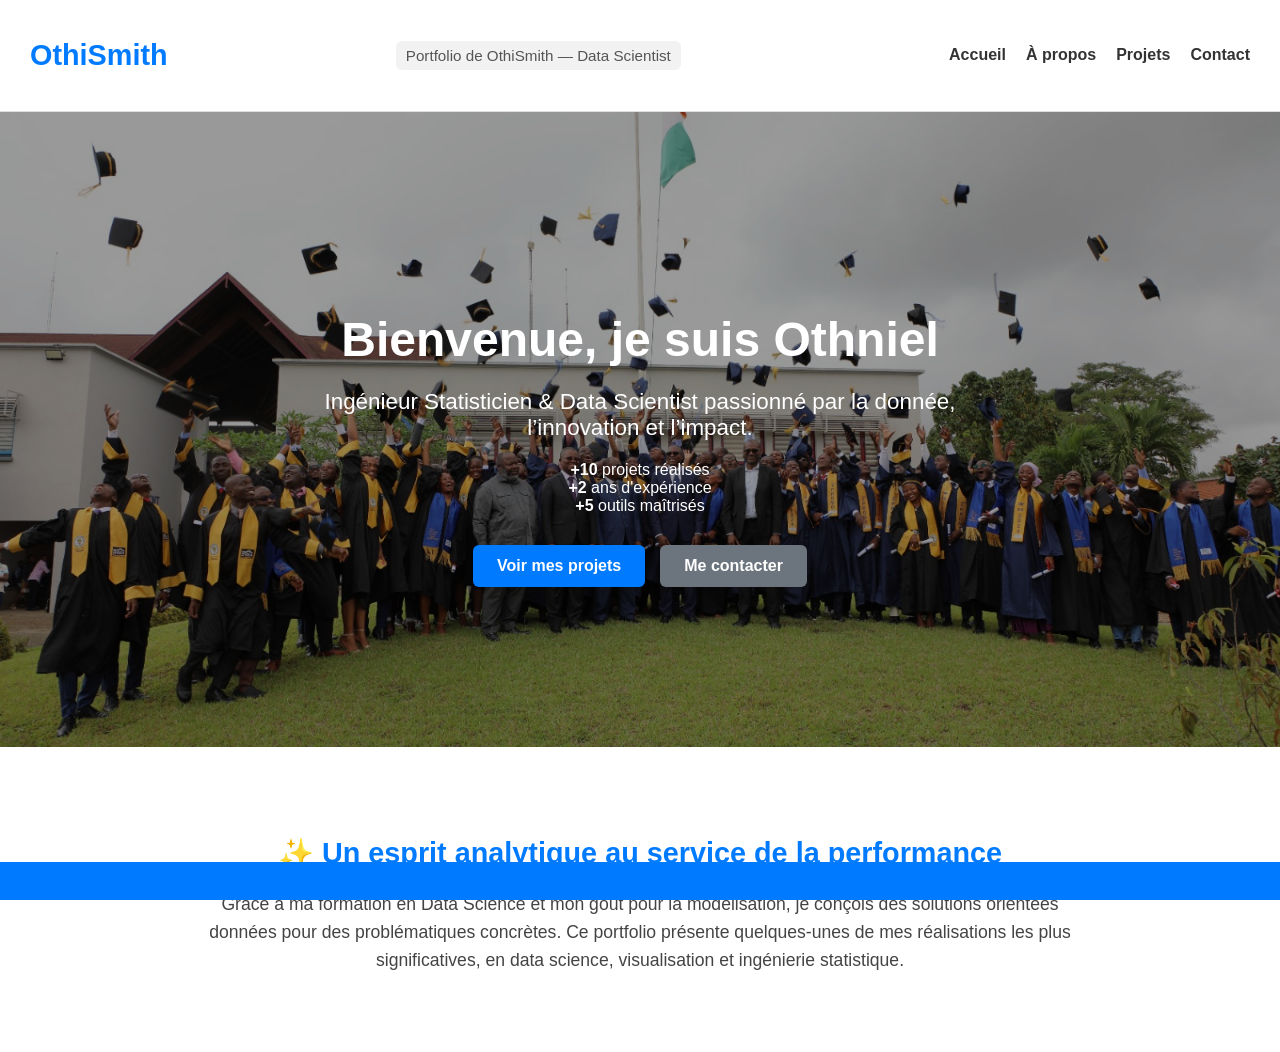
==== index.html @ fca1f73e "Add files via upload" ====
<!DOCTYPE html>
<html lang="fr">
<head>
  <meta charset="UTF-8">
  <meta name="viewport" content="width=device-width, initial-scale=1.0">
  <title>Accueil - OthiSmith</title>
  <link rel="stylesheet" href="style.css">
</head>
<body>
  <header>
    <nav class="nav-container">
      <h1 class="logo">OthiSmith</h1>
      
      <div class="nav-center-text">
        <p>Portfolio de OthiSmith — Data Scientist </p>
      </div>

      <ul class="nav-links">
        <li><a href="index.html">Accueil</a></li>
        <li><a href="about.html">À propos</a></li>
        <li><a href="projects.html">Projets</a></li>
        <li><a href="contact.html">Contact</a></li>
      </ul>
    </nav>
  </header>


  <section class="hero animated-hero">
    <div class="hero-content">
      <h2>Bienvenue, je suis Othniel</h2>
      <p>Ingénieur Statisticien & Data Scientist passionné par la donnée, l’innovation et l’impact.</p>
      <div class="quick-stats">
        <div><strong>+10</strong> projets réalisés</div>
        <div><strong>+2</strong> ans d'expérience</div>
        <div><strong>+5</strong> outils maîtrisés</div>
      </div>
      <div class="hero-buttons">
        <a href="projects.html" class="btn">Voir mes projets</a>
        <a href="contact.html" class="btn btn-secondary">Me contacter</a>
      </div>
    </div>
  </section>

  <section class="intro-section">
    <div class="intro-text">
      <h3>✨ Un esprit analytique au service de la performance</h3>
      <p>Grâce à ma formation en Data Science et mon goût pour la modélisation, je conçois des solutions orientées données pour des problématiques concrètes.  
        Ce portfolio présente quelques-unes de mes réalisations les plus significatives, en data science, visualisation et ingénierie statistique.
      </p>
    </div>
  </section>

  <div class="marquee">
    <span>Merci de visiter mon portfolio - N'hésitez pas à me contacter pour toute collaboration ou opportunité !</span>
  </div>
</body>
</html>
---- style.css ----
* {
    box-sizing: border-box;
  }
  
  body {
    font-family: 'Segoe UI', sans-serif;
    margin: 0;
    padding: 0;
    background-color: #f9f9f9; /* Fond neutre lisible */
    color: #333;
  }
  
  /* Navigation */
  header {
    background: #fff;
    border-bottom: 1px solid #ddd;
    position: sticky;
    top: 0;
    z-index: 1000;
  }
  
.nav-container {
  display: flex;
  justify-content: space-between;
  align-items: center;
  padding: 15px 30px;
  flex-wrap: wrap;
  gap: 20px;
}

.nav-center-text {
  flex: 1;
  text-align: center;
}

.nav-center-text p {
  margin: 0;
  padding: 6px 10px;
  background-color: #f2f2f2;
  display: inline-block;
  border-radius: 6px;
  font-size: 0.95em;
  color: #555;
}

  .logo {
    font-size: 1.8em;
    font-weight: bold;
    color: #007bff;
  }
  
  .nav-links {
    list-style: none;
    display: flex;
    gap: 20px;
  }
  
  .nav-links li a {
    text-decoration: none;
    color: #333;
    font-weight: 600;
    transition: color 0.3s ease;
  }
  
  .nav-links li a:hover {
    color: #007bff;
  }
  
  /* Hero avec image de fond personnalisée */
  .hero {
    position: relative;
    z-index: 1;
    background: linear-gradient(rgba(0,0,0,0.4), rgba(0,0,0,0.4)),
                url('assets/background.jpg') no-repeat center center;
    background-size: cover;
    color: white;
    padding: 120px 20px;
    text-align: center;
  }
  
  .hero h2 {
    font-size: 3em;
    margin-bottom: 10px;
  }
  
  .hero p {
    font-size: 1.4em;
    margin-bottom: 20px;
  }
  
  .btn {
    background-color: #007bff;
    color: white;
    padding: 12px 24px;
    text-decoration: none;
    border-radius: 6px;
    transition: background 0.3s ease;
    font-weight: bold;
  }
  
  .btn:hover {
    background-color: #0056b3;
  }
  
 /* About */
.about-section {
    padding: 60px 20px;
    background-color: transparent;
  }
  
  .about-container {
    display: flex;
    flex-wrap: wrap;
    align-items: center;
    justify-content: center;
    gap: 40px;
    max-width: 1000px;
    margin: auto;
    background-color: rgba(255,255,255,0.9);
    padding: 40px;
    border-radius: 12px;
    box-shadow: 0 4px 8px rgba(0, 0, 0, 0.05);
  }
  
  .profile-photo {
    width: 250px;
    height: 250px;
    object-fit: cover;
    border-radius: 12px;
    box-shadow: 0 2px 6px rgba(0, 0, 0, 0.2);
  }
  
  .about-text {
    flex: 1;
    min-width: 250px;
  }
  
  .about-text h2 {
    font-size: 2em;
    margin-bottom: 20px;
    color: #007bff;
  }
  
  .about-text p {
    font-size: 1.1em;
    line-height: 1.6em;
    color: #333;
  }
  

  /* Projets */
  .projects {
    padding: 40px 20px;
    max-width: 1200px;
    margin: auto;
    text-align: center;
    background-color: rgba(255,255,255,0.9);
    border-radius: 10px;
  }
  
  .project-list {
    display: flex;
    justify-content: center;
    flex-wrap: wrap;
    gap: 30px;
    margin-top: 30px;
  }
  
  .card {
    background: white;
    border: 1px solid #ddd;
    padding: 20px;
    width: 280px;
    border-radius: 12px;
    box-shadow: 0 2px 8px rgba(0,0,0,0.08);
    transition: transform 0.3s ease;
  }
  
  .card:hover {
    transform: translateY(-5px);
  }
  
  .card img {
    width: 100%;
    border-radius: 8px;
    height: 180px;
    object-fit: cover;
  }
  
  .full-background {
    background: url('assets/background.jpg') no-repeat center center fixed;
    background-size: cover;
    padding: 100px 20px;
    min-height: 100vh;
  }
  
  .full-background .projects {
    background: rgba(255, 255, 255, 0.9); /* blanc opaque à 90% */
    padding: 40px;
    border-radius: 12px;
    max-width: 1200px;
    margin: auto;
    color: #000;
  }
  
  /* Contact */
  .contact-section {
    padding: 60px 20px;
    max-width: 600px;
    margin: auto;
    text-align: center;
    background-color: rgba(255,255,255,0.9);
    border-radius: 10px;
  }
  
  input, textarea {
    width: 100%;
    padding: 12px;
    margin-bottom: 20px;
    border: 1px solid #ccc;
    border-radius: 5px;
  }
  
  /* Pied de page */
  footer {
    background: #f1f1f1;
    text-align: center;
    padding: 20px;
    font-size: 0.9em;
    position: relative;
  }
  
  /* Bandeau défilant */
  .marquee {
    position: fixed;
    bottom: 0;
    width: 100%;
    background: #007bff;
    color: white;
    padding: 10px 0;
    font-weight: bold;
    white-space: nowrap;
    overflow: hidden;
    z-index: 1000;
  }
  
  .marquee span {
    display: inline-block;
    padding-left: 100%;
    animation: marquee 15s linear infinite;
  }
  
  @keyframes marquee {
    0% { transform: translateX(0); }
    100% { transform: translateX(-100%); }
  }
  
  /* Responsive */
  @media (max-width: 768px) {
    .about-section {
      flex-direction: column;
      text-align: center;
    }
  
    .nav-links {
      flex-direction: column;
      gap: 10px;
      margin-top: 10px;
    }
  
    .card {
      width: 90%;
    }
  }
  
  /* Fond pour toutes les pages secondaires avec image */
.page-background {
    background: url('assets/background.jpg') no-repeat center center fixed;
    background-size: cover;
    padding: 80px 20px;
    min-height: 100vh;
  }
  
  /* Bloc de contenu blanc semi-transparent */
  .page-wrapper {
    background-color: rgba(255, 255, 255, 0.92);
    padding: 40px;
    border-radius: 12px;
    max-width: 1000px;
    margin: auto;
    box-shadow: 0 4px 10px rgba(0, 0, 0, 0.1);
  }

  .social-links {
    margin-top: 20px;
    display: flex;
    gap: 20px;
    justify-content: center;
    flex-wrap: wrap;
  }
  
  .social-btn {
    display: inline-block;
    padding: 10px 20px;
    border-radius: 6px;
    font-weight: bold;
    text-decoration: none;
    color: white;
    transition: background 0.3s ease;
  }
  
  .social-btn.linkedin {
    background-color: #0077b5;
  }
  
  .social-btn.linkedin:hover {
    background-color: #005b8c;
  }
  
  .social-btn.github {
    background-color: #333;
  }
  
  .social-btn.github:hover {
    background-color: #000;
  }
  
  .skills {
  list-style: none;
  padding: 0;
  display: grid;
  grid-template-columns: repeat(auto-fit, minmax(200px, 1fr));
  gap: 10px;
  margin-top: 20px;
}

.skills li {
  background: #e6f0ff;
  padding: 10px 15px;
  border-radius: 6px;
  font-weight: bold;
}

.timeline {
  list-style: none;
  padding: 0;
  margin-top: 20px;
  border-left: 4px solid #007bff;
}

.timeline li {
  margin-bottom: 15px;
  padding-left: 15px;
  position: relative;
}

.timeline li::before {
  content: '';
  position: absolute;
  top: 5px;
  left: -9px;
  width: 12px;
  height: 12px;
  background: #007bff;
  border-radius: 50%;
}

body.dark-mode {
  background-color: #111;
  color: #eee;
}

body.dark-mode .page-wrapper,
body.dark-mode .projects,
body.dark-mode .contact-section {
  background-color: rgba(30, 30, 30, 0.9);
  color: #eee;
}

body.dark-mode .nav-links a {
  color: #eee;
}

body.dark-mode .nav-links a:hover {
  color: #007bff;
}

.filter-buttons {
  text-align: center;
  margin-bottom: 30px;
}

.filter-btn {
  padding: 10px 20px;
  margin: 0 5px;
  border: none;
  background-color: #eee;
  color: #333;
  font-weight: bold;
  cursor: pointer;
  border-radius: 5px;
  transition: background-color 0.3s ease;
}

.filter-btn.active,
.filter-btn:hover {
  background-color: #007bff;
  color: white;
}

.card {
  opacity: 0;
  transform: translateY(20px);
  animation: fadeUp 0.6s ease forwards;
}

.card:nth-child(1) { animation-delay: 0.1s; }
.card:nth-child(2) { animation-delay: 0.2s; }
.card:nth-child(3) { animation-delay: 0.3s; }
.card:nth-child(4) { animation-delay: 0.4s; }
.card:nth-child(5) { animation-delay: 0.5s; }

@keyframes fadeUp {
  to {
    opacity: 1;
    transform: translateY(0);
  }
}

.hero-content {
  max-width: 700px;
  margin: auto;
  padding: 40px 20px;
  text-align: center;
}

.hero-buttons {
  margin-top: 30px;
  display: flex;
  justify-content: center;
  flex-wrap: wrap;
  gap: 15px;
}

.btn-secondary {
  background-color: #6c757d;
}

.btn-secondary:hover {
  background-color: #495057;
}

/* Introduction stylée */
.intro-section {
  background: #ffffff;
  padding: 60px 20px;
  text-align: center;
}

.intro-text {
  max-width: 900px;
  margin: auto;
}

.intro-text h3 {
  font-size: 1.8em;
  color: #007bff;
  margin-bottom: 20px;
}

.intro-text p {
  font-size: 1.1em;
  line-height: 1.6em;
  color: #444;
}

/* Animation douce à l’entrée */
.animated-hero {
  opacity: 0;
  transform: translateY(30px);
  animation: fadeInUp 1s ease forwards;
}

@keyframes fadeInUp {
  to {
    opacity: 1;
    transform: translateY(0);
  }
}

/* Bannière page */
.page-banner {
  background-color: #f4f4f4;
  text-align: center;
  padding: 8px 0;
  font-size: 0.95em;
  color: #666;
  border-bottom: 1px solid #ddd;
}

/* Flex texte + image */
.about-flex {
  display: flex;
  align-items: center; /* aligne en haut */
  gap: 30px;
  flex-wrap: wrap;
  margin-bottom: 50px;
}
.profile-photo {
  margin-top: 30px; /* ajuste selon besoin */
}

.about-flex .profile-photo {
  width: 180px;
  height: 180px;
  object-fit: cover;
  border-radius: 12px;
  box-shadow: 0 2px 6px rgba(0, 0, 0, 0.2);
}

.about-flex .about-text {
  flex: 1;
  min-width: 250px;
}
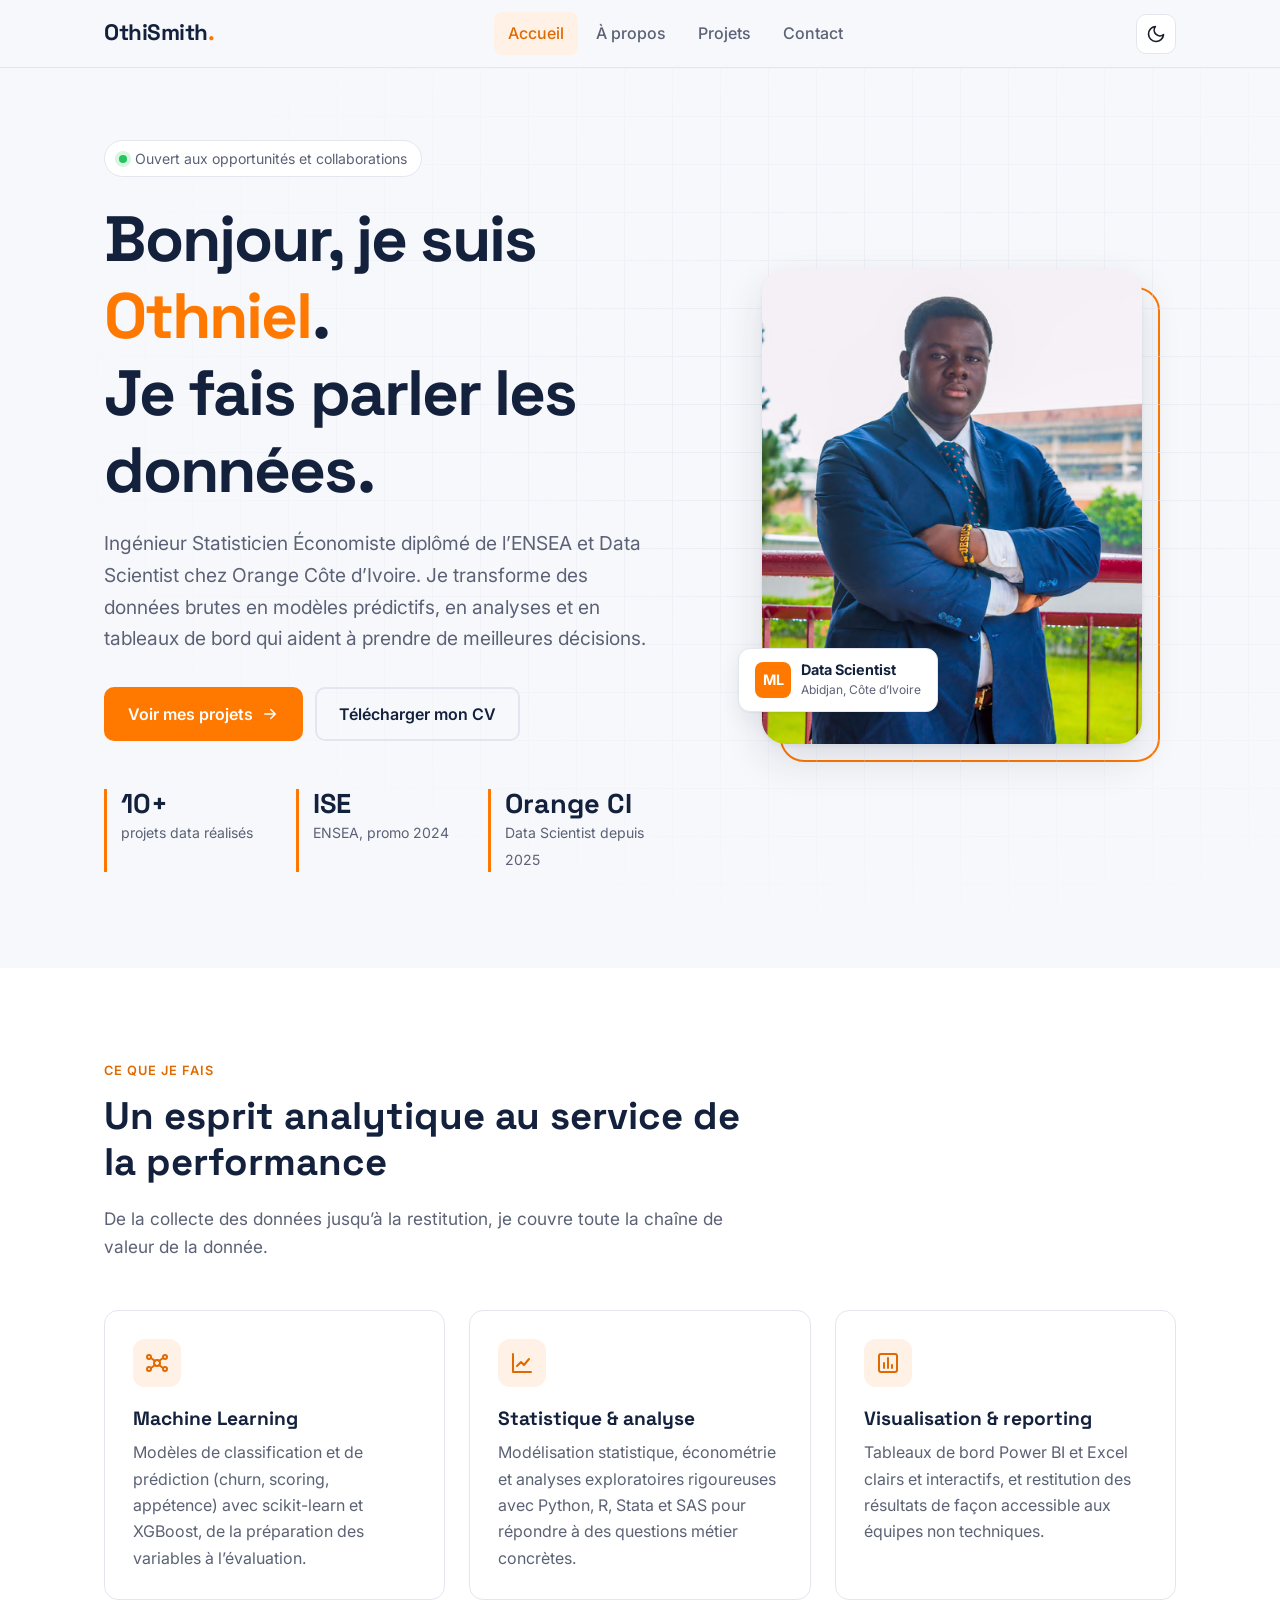
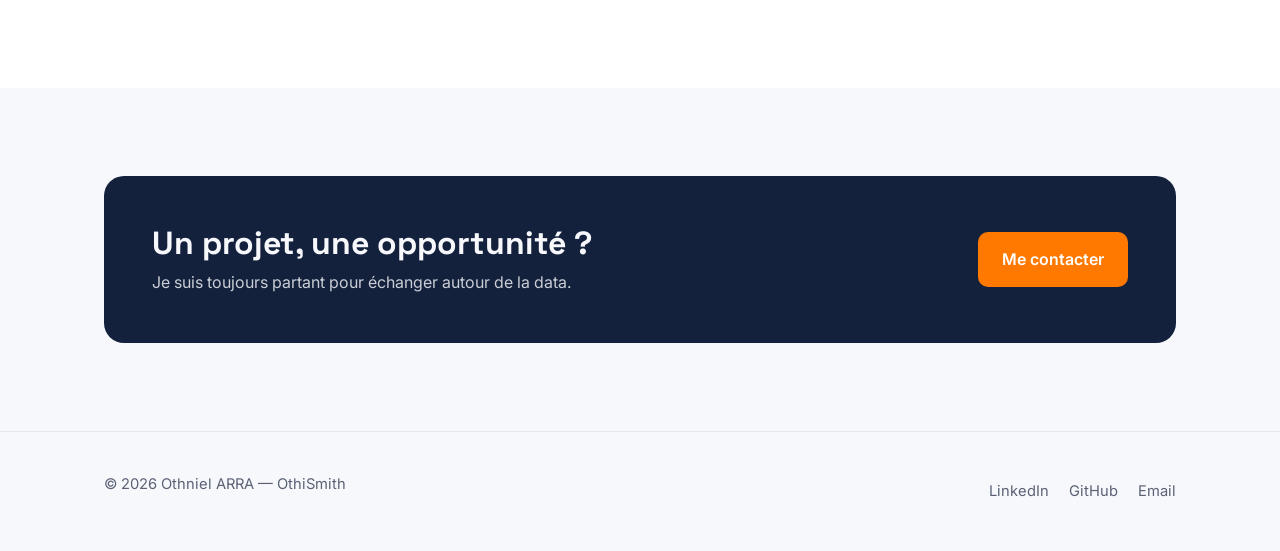
==== commit fd364262: "Refonte du portfolio : nouveau design, projets détaillés, contact fiable - Design moderne avec thème" ====
--- a/index.html
+++ b/index.html
@@ -1,58 +1,142 @@
-<!DOCTYPE html>
-<html lang="fr">
-<head>
-  <meta charset="UTF-8">
-  <meta name="viewport" content="width=device-width, initial-scale=1.0">
-  <title>Accueil - OthiSmith</title>
-  <link rel="stylesheet" href="style.css">
-</head>
-<body>
-  <header>
-    <nav class="nav-container">
-      <h1 class="logo">OthiSmith</h1>
-      
-      <div class="nav-center-text">
-        <p>Portfolio de OthiSmith — Data Scientist </p>
-      </div>
-
-      <ul class="nav-links">
-        <li><a href="index.html">Accueil</a></li>
-        <li><a href="about.html">À propos</a></li>
-        <li><a href="projects.html">Projets</a></li>
-        <li><a href="contact.html">Contact</a></li>
-      </ul>
-    </nav>
-  </header>
-
-
-  <section class="hero animated-hero">
-    <div class="hero-content">
-      <h2>Bienvenue, je suis Othniel</h2>
-      <p>Ingénieur Statisticien & Data Scientist passionné par la donnée, l’innovation et l’impact.</p>
-      <div class="quick-stats">
-        <div><strong>+10</strong> projets réalisés</div>
-        <div><strong>+2</strong> ans d'expérience</div>
-        <div><strong>+5</strong> outils maîtrisés</div>
-      </div>
-      <div class="hero-buttons">
-        <a href="projects.html" class="btn">Voir mes projets</a>
-        <a href="contact.html" class="btn btn-secondary">Me contacter</a>
-      </div>
-    </div>
-  </section>
-
-  <section class="intro-section">
-    <div class="intro-text">
-      <h3>✨ Un esprit analytique au service de la performance</h3>
-      <p>Grâce à ma formation en Data Science et mon goût pour la modélisation, je conçois des solutions orientées données pour des problématiques concrètes.  
-        Ce portfolio présente quelques-unes de mes réalisations les plus significatives, en data science, visualisation et ingénierie statistique.
-      </p>
-    </div>
-  </section>
-
-  <div class="marquee">
-    <span>Merci de visiter mon portfolio - N'hésitez pas à me contacter pour toute collaboration ou opportunité !</span>
-  </div>
-</body>
-</html>
-
+<!DOCTYPE html>
+<html lang="fr">
+<head>
+  <meta charset="UTF-8">
+  <meta name="viewport" content="width=device-width, initial-scale=1.0">
+  <title>Othniel ARRA — Data Scientist | OthiSmith</title>
+  <meta name="description" content="Portfolio d'Othniel ARRA, Ingénieur Statisticien Économiste (ENSEA) et Data Scientist chez Orange Côte d'Ivoire : machine learning, analyse de données, NLP et visualisation.">
+  <meta property="og:type" content="website">
+  <meta property="og:title" content="Othniel ARRA — Data Scientist">
+  <meta property="og:description" content="Ingénieur Statisticien & Data Scientist. Découvrez mes projets en machine learning, NLP et visualisation de données.">
+  <link rel="icon" href="assets/favicon.svg" type="image/svg+xml">
+  <link rel="preconnect" href="https://fonts.googleapis.com">
+  <link rel="preconnect" href="https://fonts.gstatic.com" crossorigin>
+  <link href="https://fonts.googleapis.com/css2?family=Inter:wght@400;500;600;700&family=Space+Grotesk:wght@500;700&display=swap" rel="stylesheet">
+  <link rel="stylesheet" href="style.css">
+  <script>
+    try {
+      var t = localStorage.getItem('theme');
+      if (!t) t = matchMedia('(prefers-color-scheme: dark)').matches ? 'dark' : 'light';
+      document.documentElement.dataset.theme = t;
+    } catch (e) {}
+  </script>
+</head>
+<body>
+  <a href="#contenu" class="skip-link">Aller au contenu</a>
+
+  <header class="site-header">
+    <nav class="container nav" aria-label="Navigation principale">
+      <a href="index.html" class="logo">OthiSmith<span>.</span></a>
+      <ul class="nav-links" id="nav-links">
+        <li><a href="index.html" aria-current="page">Accueil</a></li>
+        <li><a href="about.html">À propos</a></li>
+        <li><a href="projects.html">Projets</a></li>
+        <li><a href="contact.html">Contact</a></li>
+      </ul>
+      <div class="nav-actions">
+        <button class="icon-btn theme-toggle" type="button" aria-label="Changer de thème">
+          <svg class="icon-moon" viewBox="0 0 24 24" fill="none" stroke="currentColor" stroke-width="2" stroke-linecap="round" stroke-linejoin="round"><path d="M21 12.8A9 9 0 1 1 11.2 3a7 7 0 0 0 9.8 9.8z"/></svg>
+          <svg class="icon-sun" viewBox="0 0 24 24" fill="none" stroke="currentColor" stroke-width="2" stroke-linecap="round"><circle cx="12" cy="12" r="4"/><path d="M12 2v2M12 20v2M4.9 4.9l1.4 1.4M17.7 17.7l1.4 1.4M2 12h2M20 12h2M4.9 19.1l1.4-1.4M17.7 6.3l1.4-1.4"/></svg>
+        </button>
+        <button class="icon-btn menu-toggle" type="button" aria-label="Ouvrir le menu" aria-controls="nav-links" aria-expanded="false">
+          <svg viewBox="0 0 24 24" fill="none" stroke="currentColor" stroke-width="2" stroke-linecap="round"><path d="M4 7h16M4 12h16M4 17h16"/></svg>
+        </button>
+      </div>
+    </nav>
+  </header>
+
+  <main id="contenu">
+    <section class="hero">
+      <div class="container hero-grid">
+        <div>
+          <span class="status-pill"><span class="dot"></span>Ouvert aux opportunités et collaborations</span>
+          <h1>Bonjour, je suis <span class="highlight">Othniel</span>.<br>Je fais parler les données.</h1>
+          <p class="lead">
+            Ingénieur Statisticien Économiste diplômé de l’ENSEA et Data Scientist chez Orange Côte d’Ivoire.
+            Je transforme des données brutes en modèles prédictifs, en analyses et en tableaux de bord
+            qui aident à prendre de meilleures décisions.
+          </p>
+          <div class="hero-buttons">
+            <a href="projects.html" class="btn">
+              Voir mes projets
+              <svg viewBox="0 0 24 24" fill="none" stroke="currentColor" stroke-width="2" stroke-linecap="round" stroke-linejoin="round"><path d="M5 12h14M13 6l6 6-6 6"/></svg>
+            </a>
+            <a href="assets/CV_Othniel_ARRA.pdf" class="btn btn-ghost" download>Télécharger mon CV</a>
+          </div>
+          <div class="stats">
+            <div><strong>10+</strong><span>projets data réalisés</span></div>
+            <div><strong>ISE</strong><span>ENSEA, promo 2024</span></div>
+            <div><strong>Orange CI</strong><span>Data Scientist depuis 2025</span></div>
+          </div>
+        </div>
+
+        <div class="hero-photo">
+          <img src="assets/smith.jpeg" alt="Portrait d'Othniel ARRA" width="956" height="1280">
+          <div class="photo-badge">
+            <span class="badge-icon">ML</span>
+            <div><strong>Data Scientist</strong><small>Abidjan, Côte d’Ivoire</small></div>
+          </div>
+        </div>
+      </div>
+    </section>
+
+    <section class="section section-alt">
+      <div class="container">
+        <div class="section-head reveal">
+          <span class="eyebrow">Ce que je fais</span>
+          <h2>Un esprit analytique au service de la performance</h2>
+          <p>De la collecte des données jusqu’à la restitution, je couvre toute la chaîne de valeur de la donnée.</p>
+        </div>
+        <div class="grid-3">
+          <article class="feature reveal">
+            <div class="feature-icon">
+              <svg viewBox="0 0 24 24" fill="none" stroke="currentColor" stroke-width="2" stroke-linecap="round" stroke-linejoin="round"><circle cx="12" cy="12" r="3"/><circle cx="4" cy="6" r="2"/><circle cx="20" cy="6" r="2"/><circle cx="4" cy="18" r="2"/><circle cx="20" cy="18" r="2"/><path d="M6 7l4 3M18 7l-4 3M6 17l4-3M18 17l-4-3"/></svg>
+            </div>
+            <h3>Machine Learning</h3>
+            <p>Modèles de classification et de prédiction (churn, scoring, appétence) avec scikit-learn et XGBoost, de la préparation des variables à l’évaluation.</p>
+          </article>
+          <article class="feature reveal">
+            <div class="feature-icon">
+              <svg viewBox="0 0 24 24" fill="none" stroke="currentColor" stroke-width="2" stroke-linecap="round" stroke-linejoin="round"><path d="M3 3v18h18"/><path d="M7 15l4-4 3 3 5-6"/></svg>
+            </div>
+            <h3>Statistique & analyse</h3>
+            <p>Modélisation statistique, économétrie et analyses exploratoires rigoureuses avec Python, R, Stata et SAS pour répondre à des questions métier concrètes.</p>
+          </article>
+          <article class="feature reveal">
+            <div class="feature-icon">
+              <svg viewBox="0 0 24 24" fill="none" stroke="currentColor" stroke-width="2" stroke-linecap="round" stroke-linejoin="round"><rect x="3" y="3" width="18" height="18" rx="2"/><path d="M8 17v-5M12 17V7M16 17v-3"/></svg>
+            </div>
+            <h3>Visualisation & reporting</h3>
+            <p>Tableaux de bord Power BI et Excel clairs et interactifs, et restitution des résultats de façon accessible aux équipes non techniques.</p>
+          </article>
+        </div>
+      </div>
+    </section>
+
+    <section class="section">
+      <div class="container">
+        <div class="cta reveal">
+          <div>
+            <h2>Un projet, une opportunité ?</h2>
+            <p>Je suis toujours partant pour échanger autour de la data.</p>
+          </div>
+          <a href="contact.html" class="btn">Me contacter</a>
+        </div>
+      </div>
+    </section>
+  </main>
+
+  <footer class="site-footer">
+    <div class="container footer-inner">
+      <p>&copy; <span class="year"></span> Othniel ARRA — OthiSmith</p>
+      <div class="footer-links">
+        <a href="https://www.linkedin.com/in/othniel-arra-552b61217/" target="_blank" rel="noopener">LinkedIn</a>
+        <a href="https://github.com/OthiSmith" target="_blank" rel="noopener">GitHub</a>
+        <a href="mailto:yannothnielarra2907@gmail.com">Email</a>
+      </div>
+    </div>
+  </footer>
+
+  <script src="main.js"></script>
+</body>
+</html>
--- a/style.css
+++ b/style.css
@@ -1,525 +1,723 @@
-* {
-    box-sizing: border-box;
-  }
-  
-  body {
-    font-family: 'Segoe UI', sans-serif;
-    margin: 0;
-    padding: 0;
-    background-color: #f9f9f9; /* Fond neutre lisible */
-    color: #333;
-  }
-  
-  /* Navigation */
-  header {
-    background: #fff;
-    border-bottom: 1px solid #ddd;
-    position: sticky;
-    top: 0;
-    z-index: 1000;
-  }
-  
-.nav-container {
-  display: flex;
+/* ==========================================================================
+   Portfolio OthiSmith — feuille de style
+   Les couleurs sont définies en variables : modifier :root suffit pour
+   changer le thème clair, [data-theme="dark"] pour le thème sombre.
+   ========================================================================== */
+
+:root {
+  --bg: #f7f8fb;
+  --bg-alt: #ffffff;
+  --surface: #ffffff;
+  --text: #1a1d29;
+  --text-muted: #5b6275;
+  --border: #e3e6ee;
+  --accent: #ff7900;          /* orange — clin d'œil à Orange CI */
+  --accent-strong: #e06a00;
+  --accent-soft: #fff1e5;
+  --ink: #14213d;             /* bleu nuit pour les titres et le pied de page */
+  --shadow: 0 1px 2px rgba(20, 33, 61, .04), 0 8px 24px rgba(20, 33, 61, .06);
+  --shadow-hover: 0 2px 4px rgba(20, 33, 61, .06), 0 16px 40px rgba(20, 33, 61, .12);
+  --radius: 14px;
+  --header-h: 68px;
+  color-scheme: light;
+}
+
+[data-theme="dark"] {
+  --bg: #0e111a;
+  --bg-alt: #141826;
+  --surface: #181d2d;
+  --text: #e8eaf1;
+  --text-muted: #9aa1b5;
+  --border: #272d40;
+  --accent: #ff8a1f;
+  --accent-strong: #ffa04d;
+  --accent-soft: rgba(255, 138, 31, .12);
+  --ink: #f2f4f8;
+  --shadow: 0 1px 2px rgba(0, 0, 0, .3), 0 8px 24px rgba(0, 0, 0, .25);
+  --shadow-hover: 0 2px 4px rgba(0, 0, 0, .35), 0 16px 40px rgba(0, 0, 0, .4);
+  color-scheme: dark;
+}
+
+/* ---------- Base ---------- */
+*, *::before, *::after { box-sizing: border-box; }
+
+html { scroll-behavior: smooth; }
+
+body {
+  margin: 0;
+  font-family: 'Inter', system-ui, -apple-system, 'Segoe UI', sans-serif;
+  font-size: 1rem;
+  line-height: 1.65;
+  background: var(--bg);
+  color: var(--text);
+  -webkit-font-smoothing: antialiased;
+  transition: background-color .25s ease, color .25s ease;
+}
+
+h1, h2, h3, h4 {
+  font-family: 'Space Grotesk', 'Inter', sans-serif;
+  color: var(--ink);
+  line-height: 1.2;
+  margin: 0 0 .5em;
+}
+
+p { margin: 0 0 1em; }
+a { color: var(--accent-strong); }
+img { max-width: 100%; height: auto; display: block; }
+
+.container {
+  width: 100%;
+  max-width: 1120px;
+  margin: 0 auto;
+  padding: 0 24px;
+}
+
+.section { padding: 88px 0; }
+.section-alt { background: var(--bg-alt); }
+
+.section-head {
+  max-width: 640px;
+  margin-bottom: 48px;
+}
+
+.section-head h2 { font-size: clamp(1.8rem, 3vw, 2.4rem); }
+.section-head p { color: var(--text-muted); font-size: 1.08rem; }
+
+.eyebrow {
+  display: inline-block;
+  font-size: .8rem;
+  font-weight: 600;
+  letter-spacing: .08em;
+  text-transform: uppercase;
+  color: var(--accent-strong);
+  margin-bottom: 12px;
+}
+
+:focus-visible {
+  outline: 3px solid var(--accent);
+  outline-offset: 3px;
+  border-radius: 4px;
+}
+
+.skip-link {
+  position: absolute;
+  left: -9999px;
+  top: 8px;
+  z-index: 2000;
+  background: var(--ink);
+  color: var(--bg);
+  padding: 8px 16px;
+  border-radius: 8px;
+}
+.skip-link:focus { left: 8px; }
+
+/* ---------- En-tête ---------- */
+.site-header {
+  position: sticky;
+  top: 0;
+  z-index: 1000;
+  height: var(--header-h);
+  background: color-mix(in srgb, var(--bg) 85%, transparent);
+  backdrop-filter: saturate(180%) blur(12px);
+  -webkit-backdrop-filter: saturate(180%) blur(12px);
+  border-bottom: 1px solid var(--border);
+}
+
+.nav {
+  display: flex;
+  align-items: center;
   justify-content: space-between;
-  align-items: center;
-  padding: 15px 30px;
-  flex-wrap: wrap;
-  gap: 20px;
-}
-
-.nav-center-text {
-  flex: 1;
-  text-align: center;
-}
-
-.nav-center-text p {
+  height: 100%;
+  gap: 24px;
+}
+
+.logo {
+  font-family: 'Space Grotesk', sans-serif;
+  font-weight: 700;
+  font-size: 1.4rem;
+  color: var(--ink);
+  text-decoration: none;
+  letter-spacing: -.02em;
+}
+.logo span { color: var(--accent); }
+
+.nav-links {
+  display: flex;
+  align-items: center;
+  gap: 4px;
+  list-style: none;
   margin: 0;
-  padding: 6px 10px;
-  background-color: #f2f2f2;
-  display: inline-block;
-  border-radius: 6px;
-  font-size: 0.95em;
-  color: #555;
-}
-
-  .logo {
-    font-size: 1.8em;
-    font-weight: bold;
-    color: #007bff;
-  }
-  
-  .nav-links {
-    list-style: none;
-    display: flex;
-    gap: 20px;
-  }
-  
-  .nav-links li a {
-    text-decoration: none;
-    color: #333;
-    font-weight: 600;
-    transition: color 0.3s ease;
-  }
-  
-  .nav-links li a:hover {
-    color: #007bff;
-  }
-  
-  /* Hero avec image de fond personnalisée */
-  .hero {
-    position: relative;
-    z-index: 1;
-    background: linear-gradient(rgba(0,0,0,0.4), rgba(0,0,0,0.4)),
-                url('assets/background.jpg') no-repeat center center;
-    background-size: cover;
-    color: white;
-    padding: 120px 20px;
-    text-align: center;
-  }
-  
-  .hero h2 {
-    font-size: 3em;
-    margin-bottom: 10px;
-  }
-  
-  .hero p {
-    font-size: 1.4em;
-    margin-bottom: 20px;
-  }
-  
-  .btn {
-    background-color: #007bff;
-    color: white;
-    padding: 12px 24px;
-    text-decoration: none;
-    border-radius: 6px;
-    transition: background 0.3s ease;
-    font-weight: bold;
-  }
-  
-  .btn:hover {
-    background-color: #0056b3;
-  }
-  
- /* About */
-.about-section {
-    padding: 60px 20px;
-    background-color: transparent;
-  }
-  
-  .about-container {
-    display: flex;
-    flex-wrap: wrap;
-    align-items: center;
-    justify-content: center;
-    gap: 40px;
-    max-width: 1000px;
-    margin: auto;
-    background-color: rgba(255,255,255,0.9);
-    padding: 40px;
-    border-radius: 12px;
-    box-shadow: 0 4px 8px rgba(0, 0, 0, 0.05);
-  }
-  
-  .profile-photo {
-    width: 250px;
-    height: 250px;
-    object-fit: cover;
-    border-radius: 12px;
-    box-shadow: 0 2px 6px rgba(0, 0, 0, 0.2);
-  }
-  
-  .about-text {
-    flex: 1;
-    min-width: 250px;
-  }
-  
-  .about-text h2 {
-    font-size: 2em;
-    margin-bottom: 20px;
-    color: #007bff;
-  }
-  
-  .about-text p {
-    font-size: 1.1em;
-    line-height: 1.6em;
-    color: #333;
-  }
-  
-
-  /* Projets */
-  .projects {
-    padding: 40px 20px;
-    max-width: 1200px;
-    margin: auto;
-    text-align: center;
-    background-color: rgba(255,255,255,0.9);
-    border-radius: 10px;
-  }
-  
-  .project-list {
-    display: flex;
-    justify-content: center;
-    flex-wrap: wrap;
-    gap: 30px;
-    margin-top: 30px;
-  }
-  
-  .card {
-    background: white;
-    border: 1px solid #ddd;
-    padding: 20px;
-    width: 280px;
-    border-radius: 12px;
-    box-shadow: 0 2px 8px rgba(0,0,0,0.08);
-    transition: transform 0.3s ease;
-  }
-  
-  .card:hover {
-    transform: translateY(-5px);
-  }
-  
-  .card img {
-    width: 100%;
-    border-radius: 8px;
-    height: 180px;
-    object-fit: cover;
-  }
-  
-  .full-background {
-    background: url('assets/background.jpg') no-repeat center center fixed;
-    background-size: cover;
-    padding: 100px 20px;
-    min-height: 100vh;
-  }
-  
-  .full-background .projects {
-    background: rgba(255, 255, 255, 0.9); /* blanc opaque à 90% */
-    padding: 40px;
-    border-radius: 12px;
-    max-width: 1200px;
-    margin: auto;
-    color: #000;
-  }
-  
-  /* Contact */
-  .contact-section {
-    padding: 60px 20px;
-    max-width: 600px;
-    margin: auto;
-    text-align: center;
-    background-color: rgba(255,255,255,0.9);
-    border-radius: 10px;
-  }
-  
-  input, textarea {
-    width: 100%;
-    padding: 12px;
-    margin-bottom: 20px;
-    border: 1px solid #ccc;
-    border-radius: 5px;
-  }
-  
-  /* Pied de page */
-  footer {
-    background: #f1f1f1;
-    text-align: center;
-    padding: 20px;
-    font-size: 0.9em;
-    position: relative;
-  }
-  
-  /* Bandeau défilant */
-  .marquee {
-    position: fixed;
-    bottom: 0;
-    width: 100%;
-    background: #007bff;
-    color: white;
-    padding: 10px 0;
-    font-weight: bold;
-    white-space: nowrap;
-    overflow: hidden;
-    z-index: 1000;
-  }
-  
-  .marquee span {
-    display: inline-block;
-    padding-left: 100%;
-    animation: marquee 15s linear infinite;
-  }
-  
-  @keyframes marquee {
-    0% { transform: translateX(0); }
-    100% { transform: translateX(-100%); }
-  }
-  
-  /* Responsive */
-  @media (max-width: 768px) {
-    .about-section {
-      flex-direction: column;
-      text-align: center;
-    }
-  
-    .nav-links {
-      flex-direction: column;
-      gap: 10px;
-      margin-top: 10px;
-    }
-  
-    .card {
-      width: 90%;
-    }
-  }
-  
-  /* Fond pour toutes les pages secondaires avec image */
-.page-background {
-    background: url('assets/background.jpg') no-repeat center center fixed;
-    background-size: cover;
-    padding: 80px 20px;
-    min-height: 100vh;
-  }
-  
-  /* Bloc de contenu blanc semi-transparent */
-  .page-wrapper {
-    background-color: rgba(255, 255, 255, 0.92);
-    padding: 40px;
-    border-radius: 12px;
-    max-width: 1000px;
-    margin: auto;
-    box-shadow: 0 4px 10px rgba(0, 0, 0, 0.1);
-  }
-
-  .social-links {
-    margin-top: 20px;
-    display: flex;
-    gap: 20px;
-    justify-content: center;
-    flex-wrap: wrap;
-  }
-  
-  .social-btn {
-    display: inline-block;
-    padding: 10px 20px;
-    border-radius: 6px;
-    font-weight: bold;
-    text-decoration: none;
-    color: white;
-    transition: background 0.3s ease;
-  }
-  
-  .social-btn.linkedin {
-    background-color: #0077b5;
-  }
-  
-  .social-btn.linkedin:hover {
-    background-color: #005b8c;
-  }
-  
-  .social-btn.github {
-    background-color: #333;
-  }
-  
-  .social-btn.github:hover {
-    background-color: #000;
-  }
-  
-  .skills {
-  list-style: none;
   padding: 0;
-  display: grid;
-  grid-template-columns: repeat(auto-fit, minmax(200px, 1fr));
-  gap: 10px;
-  margin-top: 20px;
-}
-
-.skills li {
-  background: #e6f0ff;
-  padding: 10px 15px;
-  border-radius: 6px;
-  font-weight: bold;
-}
-
-.timeline {
-  list-style: none;
-  padding: 0;
-  margin-top: 20px;
-  border-left: 4px solid #007bff;
-}
-
-.timeline li {
-  margin-bottom: 15px;
-  padding-left: 15px;
+}
+
+.nav-links a {
+  display: block;
+  padding: 8px 14px;
+  border-radius: 8px;
+  color: var(--text-muted);
+  text-decoration: none;
+  font-weight: 500;
+  transition: color .2s ease, background-color .2s ease;
+}
+
+.nav-links a:hover { color: var(--ink); background: var(--accent-soft); }
+.nav-links a[aria-current="page"] { color: var(--accent-strong); background: var(--accent-soft); }
+
+.nav-actions { display: flex; align-items: center; gap: 8px; }
+
+.icon-btn {
+  display: inline-grid;
+  place-items: center;
+  width: 40px;
+  height: 40px;
+  border: 1px solid var(--border);
+  border-radius: 10px;
+  background: var(--surface);
+  color: var(--text);
+  cursor: pointer;
+  transition: border-color .2s ease;
+}
+.icon-btn:hover { border-color: var(--accent); }
+.icon-btn svg { width: 20px; height: 20px; }
+
+.theme-toggle .icon-sun { display: none; }
+[data-theme="dark"] .theme-toggle .icon-sun { display: block; }
+[data-theme="dark"] .theme-toggle .icon-moon { display: none; }
+
+.menu-toggle { display: none; }
+
+/* ---------- Boutons ---------- */
+.btn {
+  display: inline-flex;
+  align-items: center;
+  gap: 8px;
+  padding: 12px 22px;
+  border: 2px solid var(--accent);
+  border-radius: 10px;
+  background: var(--accent);
+  color: #fff;
+  font: inherit;
+  font-weight: 600;
+  text-decoration: none;
+  cursor: pointer;
+  transition: background-color .2s ease, border-color .2s ease, transform .2s ease;
+}
+.btn:hover { background: var(--accent-strong); border-color: var(--accent-strong); transform: translateY(-2px); }
+.btn svg { width: 18px; height: 18px; }
+
+.btn-ghost {
+  background: transparent;
+  color: var(--ink);
+  border-color: var(--border);
+}
+.btn-ghost:hover { background: var(--surface); border-color: var(--ink); }
+
+.btn[disabled] { opacity: .6; cursor: wait; transform: none; }
+
+/* ---------- Hero (accueil) ---------- */
+.hero {
   position: relative;
-}
-
-.timeline li::before {
+  padding: 72px 0 96px;
+  overflow: hidden;
+}
+
+/* Fond en grille discrète, rappel des graphiques de données */
+.hero::before {
   content: '';
   position: absolute;
-  top: 5px;
-  left: -9px;
-  width: 12px;
-  height: 12px;
-  background: #007bff;
+  inset: 0;
+  background-image:
+    linear-gradient(var(--border) 1px, transparent 1px),
+    linear-gradient(90deg, var(--border) 1px, transparent 1px);
+  background-size: 48px 48px;
+  mask-image: radial-gradient(ellipse at 70% 40%, #000 10%, transparent 70%);
+  -webkit-mask-image: radial-gradient(ellipse at 70% 40%, #000 10%, transparent 70%);
+  opacity: .6;
+  pointer-events: none;
+}
+
+.hero-grid {
+  position: relative;
+  display: grid;
+  grid-template-columns: 1.25fr 1fr;
+  align-items: center;
+  gap: 64px;
+}
+
+.status-pill {
+  display: inline-flex;
+  align-items: center;
+  gap: 8px;
+  padding: 6px 14px;
+  border: 1px solid var(--border);
+  border-radius: 999px;
+  background: var(--surface);
+  font-size: .88rem;
+  color: var(--text-muted);
+  margin-bottom: 24px;
+}
+.status-pill .dot {
+  width: 8px;
+  height: 8px;
   border-radius: 50%;
-}
-
-body.dark-mode {
-  background-color: #111;
-  color: #eee;
-}
-
-body.dark-mode .page-wrapper,
-body.dark-mode .projects,
-body.dark-mode .contact-section {
-  background-color: rgba(30, 30, 30, 0.9);
-  color: #eee;
-}
-
-body.dark-mode .nav-links a {
-  color: #eee;
-}
-
-body.dark-mode .nav-links a:hover {
-  color: #007bff;
-}
-
+  background: #22c55e;
+  box-shadow: 0 0 0 4px rgba(34, 197, 94, .18);
+}
+
+.hero h1 {
+  font-size: clamp(2.4rem, 5.5vw, 4rem);
+  letter-spacing: -.03em;
+  margin-bottom: 20px;
+}
+.hero h1 .highlight { color: var(--accent); }
+
+.hero .lead {
+  font-size: clamp(1.05rem, 1.6vw, 1.2rem);
+  color: var(--text-muted);
+  max-width: 560px;
+  margin-bottom: 32px;
+}
+
+.hero-buttons { display: flex; flex-wrap: wrap; gap: 12px; }
+
+.hero-photo {
+  position: relative;
+  justify-self: center;
+  width: min(100%, 380px);
+}
+.hero-photo img {
+  width: 100%;
+  aspect-ratio: 4 / 5;
+  object-fit: cover;
+  object-position: top;
+  border-radius: 24px;
+  box-shadow: var(--shadow-hover);
+}
+.hero-photo::before {
+  content: '';
+  position: absolute;
+  inset: 18px -18px -18px 18px;
+  border: 2px solid var(--accent);
+  border-radius: 24px;
+  z-index: -1;
+}
+
+.photo-badge {
+  position: absolute;
+  left: -24px;
+  bottom: 32px;
+  display: flex;
+  align-items: center;
+  gap: 10px;
+  padding: 12px 16px;
+  background: var(--surface);
+  border: 1px solid var(--border);
+  border-radius: 12px;
+  box-shadow: var(--shadow);
+  font-size: .9rem;
+  line-height: 1.3;
+}
+.photo-badge strong { display: block; color: var(--ink); }
+.photo-badge small { color: var(--text-muted); }
+.photo-badge .badge-icon {
+  display: grid;
+  place-items: center;
+  width: 36px;
+  height: 36px;
+  border-radius: 8px;
+  background: var(--accent);
+  color: #fff;
+  font-weight: 700;
+}
+
+.stats {
+  display: grid;
+  grid-template-columns: repeat(3, 1fr);
+  gap: 16px;
+  margin-top: 48px;
+  max-width: 560px;
+}
+.stats div { border-left: 3px solid var(--accent); padding-left: 14px; }
+.stats strong {
+  display: block;
+  font-family: 'Space Grotesk', sans-serif;
+  font-size: 1.7rem;
+  color: var(--ink);
+  line-height: 1.1;
+}
+.stats span { font-size: .88rem; color: var(--text-muted); }
+
+/* ---------- Cartes génériques ---------- */
+.grid-3 {
+  display: grid;
+  grid-template-columns: repeat(3, 1fr);
+  gap: 24px;
+}
+
+.feature {
+  padding: 28px;
+  background: var(--surface);
+  border: 1px solid var(--border);
+  border-radius: var(--radius);
+  transition: transform .25s ease, box-shadow .25s ease, border-color .25s ease;
+}
+.feature:hover { transform: translateY(-4px); box-shadow: var(--shadow-hover); border-color: transparent; }
+.feature-icon {
+  display: grid;
+  place-items: center;
+  width: 48px;
+  height: 48px;
+  border-radius: 12px;
+  background: var(--accent-soft);
+  color: var(--accent-strong);
+  margin-bottom: 20px;
+}
+.feature-icon svg { width: 24px; height: 24px; }
+.feature h3 { font-size: 1.2rem; }
+.feature p { color: var(--text-muted); margin: 0; }
+
+/* ---------- Bandeau d'appel à l'action ---------- */
+.cta {
+  display: flex;
+  flex-wrap: wrap;
+  align-items: center;
+  justify-content: space-between;
+  gap: 24px;
+  padding: 48px;
+  border-radius: 20px;
+  background: var(--ink);
+  color: var(--bg);
+}
+.cta h2 { color: var(--bg); font-size: clamp(1.5rem, 2.6vw, 2rem); margin-bottom: 6px; }
+.cta p { margin: 0; opacity: .8; }
+
+/* ---------- En-tête des pages secondaires ---------- */
+.page-hero {
+  padding: 72px 0 40px;
+  border-bottom: 1px solid var(--border);
+}
+.page-hero h1 { font-size: clamp(2.2rem, 4.5vw, 3.2rem); letter-spacing: -.02em; }
+.page-hero p { color: var(--text-muted); font-size: 1.1rem; max-width: 640px; margin: 0; }
+
+/* ---------- À propos ---------- */
+.about-grid {
+  display: grid;
+  grid-template-columns: 300px 1fr;
+  gap: 56px;
+  align-items: start;
+}
+.about-photo {
+  width: 100%;
+  aspect-ratio: 4 / 5;
+  object-fit: cover;
+  object-position: top;
+  border-radius: 20px;
+  box-shadow: var(--shadow);
+}
+.about-text p { font-size: 1.08rem; }
+.about-text .btn { margin-top: 12px; }
+
+.graduation {
+  margin: 0;
+  overflow: hidden;
+  border-radius: 20px;
+  border: 1px solid var(--border);
+  background: var(--surface);
+}
+.graduation img { width: 100%; aspect-ratio: 16 / 7; object-fit: cover; }
+.graduation figcaption { padding: 14px 20px; font-size: .92rem; color: var(--text-muted); }
+
+/* Frise chronologique */
+.timeline {
+  position: relative;
+  list-style: none;
+  margin: 0;
+  padding: 0 0 0 32px;
+}
+.timeline::before {
+  content: '';
+  position: absolute;
+  top: 8px;
+  bottom: 8px;
+  left: 7px;
+  width: 2px;
+  background: var(--border);
+}
+.timeline > li { position: relative; padding-bottom: 40px; }
+.timeline > li:last-child { padding-bottom: 0; }
+.timeline > li::before {
+  content: '';
+  position: absolute;
+  left: -32px;
+  top: 6px;
+  width: 16px;
+  height: 16px;
+  border-radius: 50%;
+  background: var(--bg);
+  border: 3px solid var(--accent);
+}
+.timeline > li.current::before { background: var(--accent); }
+
+.timeline-date {
+  font-size: .85rem;
+  font-weight: 600;
+  color: var(--accent-strong);
+  letter-spacing: .03em;
+}
+.timeline h3 { font-size: 1.25rem; margin: 4px 0 2px; }
+.timeline .org { color: var(--text-muted); margin-bottom: 12px; }
+.timeline ul { margin: 0; padding-left: 20px; color: var(--text); }
+.timeline ul li { margin-bottom: 6px; }
+
+/* Compétences */
+.skill-group {
+  padding: 28px;
+  background: var(--surface);
+  border: 1px solid var(--border);
+  border-radius: var(--radius);
+}
+.skill-group h3 { font-size: 1.1rem; margin-bottom: 16px; }
+
+.tags {
+  display: flex;
+  flex-wrap: wrap;
+  gap: 8px;
+  list-style: none;
+  margin: 0;
+  padding: 0;
+}
+.tags li {
+  padding: 5px 12px;
+  border-radius: 999px;
+  background: var(--accent-soft);
+  color: var(--ink);
+  font-size: .88rem;
+  font-weight: 500;
+}
+
+.qualities {
+  display: grid;
+  grid-template-columns: repeat(4, 1fr);
+  gap: 24px;
+}
+.qualities h3 { font-size: 1.05rem; margin-bottom: 4px; }
+.qualities p { color: var(--text-muted); font-size: .95rem; margin: 0; }
+
+/* ---------- Projets ---------- */
 .filter-buttons {
-  text-align: center;
-  margin-bottom: 30px;
-}
-
+  display: flex;
+  flex-wrap: wrap;
+  gap: 8px;
+  margin-bottom: 40px;
+}
 .filter-btn {
-  padding: 10px 20px;
-  margin: 0 5px;
-  border: none;
-  background-color: #eee;
-  color: #333;
-  font-weight: bold;
+  padding: 8px 18px;
+  border: 1px solid var(--border);
+  border-radius: 999px;
+  background: var(--surface);
+  color: var(--text-muted);
+  font: inherit;
+  font-weight: 500;
+  font-size: .95rem;
   cursor: pointer;
-  border-radius: 5px;
-  transition: background-color 0.3s ease;
-}
-
-.filter-btn.active,
-.filter-btn:hover {
-  background-color: #007bff;
-  color: white;
+  transition: all .2s ease;
+}
+.filter-btn:hover { color: var(--ink); border-color: var(--ink); }
+.filter-btn.active { background: var(--ink); border-color: var(--ink); color: var(--bg); }
+
+.project-list {
+  display: grid;
+  grid-template-columns: repeat(auto-fill, minmax(320px, 1fr));
+  gap: 28px;
 }
 
 .card {
-  opacity: 0;
-  transform: translateY(20px);
-  animation: fadeUp 0.6s ease forwards;
-}
-
-.card:nth-child(1) { animation-delay: 0.1s; }
-.card:nth-child(2) { animation-delay: 0.2s; }
-.card:nth-child(3) { animation-delay: 0.3s; }
-.card:nth-child(4) { animation-delay: 0.4s; }
-.card:nth-child(5) { animation-delay: 0.5s; }
+  display: flex;
+  flex-direction: column;
+  overflow: hidden;
+  background: var(--surface);
+  border: 1px solid var(--border);
+  border-radius: var(--radius);
+  transition: transform .25s ease, box-shadow .25s ease;
+  animation: fadeUp .5s ease both;
+}
+.card:hover { transform: translateY(-6px); box-shadow: var(--shadow-hover); }
+.card[hidden] { display: none; }
+
+.card-media { position: relative; background: var(--bg-alt); }
+.card-media img { width: 100%; aspect-ratio: 16 / 10; object-fit: cover; }
+.card-category {
+  position: absolute;
+  top: 12px;
+  left: 12px;
+  padding: 4px 10px;
+  border-radius: 999px;
+  background: rgba(20, 33, 61, .85);
+  color: #fff;
+  font-size: .78rem;
+  font-weight: 600;
+}
+
+.card-body { display: flex; flex-direction: column; flex: 1; padding: 24px; }
+.card-year { font-size: .82rem; color: var(--text-muted); font-weight: 600; }
+.card h3 { font-size: 1.2rem; margin: 4px 0 10px; }
+.card p { color: var(--text-muted); font-size: .96rem; }
+.card .tags { margin-bottom: 20px; }
+.card .tags li { font-size: .8rem; }
+
+.card-link {
+  margin-top: auto;
+  display: inline-flex;
+  align-items: center;
+  gap: 6px;
+  font-weight: 600;
+  color: var(--accent-strong);
+  text-decoration: none;
+}
+.card-link:hover { text-decoration: underline; }
+.card-link svg { width: 18px; height: 18px; }
+.card-note { margin-top: auto; font-size: .88rem; color: var(--text-muted); font-style: italic; }
 
 @keyframes fadeUp {
-  to {
-    opacity: 1;
-    transform: translateY(0);
+  from { opacity: 0; transform: translateY(16px); }
+  to { opacity: 1; transform: translateY(0); }
+}
+
+/* ---------- Contact ---------- */
+.contact-grid {
+  display: grid;
+  grid-template-columns: 1fr 1.3fr;
+  gap: 48px;
+  align-items: start;
+}
+
+.contact-list { list-style: none; margin: 0 0 32px; padding: 0; display: grid; gap: 14px; }
+.contact-list a {
+  display: flex;
+  align-items: center;
+  gap: 14px;
+  padding: 16px 18px;
+  background: var(--surface);
+  border: 1px solid var(--border);
+  border-radius: 12px;
+  color: var(--text);
+  text-decoration: none;
+  transition: border-color .2s ease, transform .2s ease;
+  word-break: break-word;
+}
+.contact-list a:hover { border-color: var(--accent); transform: translateX(4px); }
+.contact-list .feature-icon { margin: 0; flex-shrink: 0; width: 42px; height: 42px; }
+.contact-list small { display: block; color: var(--text-muted); font-size: .82rem; }
+.contact-list strong { font-weight: 600; }
+
+.form-card {
+  padding: 36px;
+  background: var(--surface);
+  border: 1px solid var(--border);
+  border-radius: 20px;
+  box-shadow: var(--shadow);
+}
+.form-card h2 { font-size: 1.5rem; }
+.form-card > p { color: var(--text-muted); }
+
+.form-row { display: grid; grid-template-columns: 1fr 1fr; gap: 16px; }
+.field { margin-bottom: 18px; }
+.field label { display: block; font-weight: 600; font-size: .92rem; margin-bottom: 6px; }
+
+input, textarea {
+  width: 100%;
+  padding: 12px 14px;
+  border: 1px solid var(--border);
+  border-radius: 10px;
+  background: var(--bg);
+  color: var(--text);
+  font: inherit;
+  transition: border-color .2s ease, box-shadow .2s ease;
+}
+textarea { min-height: 150px; resize: vertical; }
+input:focus, textarea:focus {
+  outline: none;
+  border-color: var(--accent);
+  box-shadow: 0 0 0 4px var(--accent-soft);
+}
+
+.hp-field { position: absolute; left: -9999px; }   /* piège anti-spam */
+
+.form-status {
+  margin: 16px 0 0;
+  padding: 12px 16px;
+  border-radius: 10px;
+  font-weight: 500;
+}
+.form-status:empty { display: none; }
+.form-status.success { background: rgba(34, 197, 94, .12); color: #15803d; }
+.form-status.error { background: rgba(239, 68, 68, .12); color: #b91c1c; }
+[data-theme="dark"] .form-status.success { color: #4ade80; }
+[data-theme="dark"] .form-status.error { color: #f87171; }
+
+/* ---------- Pied de page ---------- */
+.site-footer {
+  padding: 40px 0;
+  border-top: 1px solid var(--border);
+  color: var(--text-muted);
+  font-size: .92rem;
+}
+.footer-inner {
+  display: flex;
+  flex-wrap: wrap;
+  align-items: center;
+  justify-content: space-between;
+  gap: 16px;
+}
+.footer-links { display: flex; gap: 20px; }
+.footer-links a { color: var(--text-muted); text-decoration: none; }
+.footer-links a:hover { color: var(--accent-strong); }
+
+/* ---------- Apparition au défilement ---------- */
+.reveal { opacity: 0; transform: translateY(24px); transition: opacity .6s ease, transform .6s ease; }
+.reveal.visible { opacity: 1; transform: none; }
+
+@media (prefers-reduced-motion: reduce) {
+  *, *::before, *::after { animation: none !important; transition: none !important; scroll-behavior: auto !important; }
+  .reveal { opacity: 1; transform: none; }
+}
+
+/* ---------- Responsive ---------- */
+@media (max-width: 960px) {
+  .hero-grid, .about-grid, .contact-grid { grid-template-columns: minmax(0, 1fr); gap: 48px; }
+  .hero-photo { order: -1; width: min(100%, 300px); }
+  .about-photo { max-width: 300px; }
+  .grid-3 { grid-template-columns: 1fr 1fr; }
+  .qualities { grid-template-columns: 1fr 1fr; }
+}
+
+@media (max-width: 720px) {
+  .section { padding: 64px 0; }
+  .container { padding: 0 16px; }
+
+  .menu-toggle { display: inline-grid; }
+  .nav-links {
+    position: absolute;
+    top: var(--header-h);
+    left: 0;
+    right: 0;
+    flex-direction: column;
+    align-items: stretch;
+    gap: 0;
+    padding: 12px 16px 20px;
+    background: var(--bg);
+    border-bottom: 1px solid var(--border);
+    box-shadow: var(--shadow);
+    display: none;
   }
-}
-
-.hero-content {
-  max-width: 700px;
-  margin: auto;
-  padding: 40px 20px;
-  text-align: center;
-}
-
-.hero-buttons {
-  margin-top: 30px;
-  display: flex;
-  justify-content: center;
-  flex-wrap: wrap;
-  gap: 15px;
-}
-
-.btn-secondary {
-  background-color: #6c757d;
-}
-
-.btn-secondary:hover {
-  background-color: #495057;
-}
-
-/* Introduction stylée */
-.intro-section {
-  background: #ffffff;
-  padding: 60px 20px;
-  text-align: center;
-}
-
-.intro-text {
-  max-width: 900px;
-  margin: auto;
-}
-
-.intro-text h3 {
-  font-size: 1.8em;
-  color: #007bff;
-  margin-bottom: 20px;
-}
-
-.intro-text p {
-  font-size: 1.1em;
-  line-height: 1.6em;
-  color: #444;
-}
-
-/* Animation douce à l’entrée */
-.animated-hero {
-  opacity: 0;
-  transform: translateY(30px);
-  animation: fadeInUp 1s ease forwards;
-}
-
-@keyframes fadeInUp {
-  to {
-    opacity: 1;
-    transform: translateY(0);
-  }
-}
-
-/* Bannière page */
-.page-banner {
-  background-color: #f4f4f4;
-  text-align: center;
-  padding: 8px 0;
-  font-size: 0.95em;
-  color: #666;
-  border-bottom: 1px solid #ddd;
-}
-
-/* Flex texte + image */
-.about-flex {
-  display: flex;
-  align-items: center; /* aligne en haut */
-  gap: 30px;
-  flex-wrap: wrap;
-  margin-bottom: 50px;
-}
-.profile-photo {
-  margin-top: 30px; /* ajuste selon besoin */
-}
-
-.about-flex .profile-photo {
-  width: 180px;
-  height: 180px;
-  object-fit: cover;
-  border-radius: 12px;
-  box-shadow: 0 2px 6px rgba(0, 0, 0, 0.2);
-}
-
-.about-flex .about-text {
-  flex: 1;
-  min-width: 250px;
-}
-
+  .nav-links.open { display: flex; }
+  .nav-links a { padding: 12px 14px; }
+
+  .hero { padding: 48px 0 64px; }
+  .photo-badge { left: 8px; bottom: 16px; }
+  .grid-3, .qualities, .form-row { grid-template-columns: minmax(0, 1fr); }
+  .stats { gap: 10px; }
+  .stats strong { font-size: 1.35rem; }
+  .cta, .form-card { padding: 28px 22px; }
+  .project-list { grid-template-columns: 1fr; }
+}
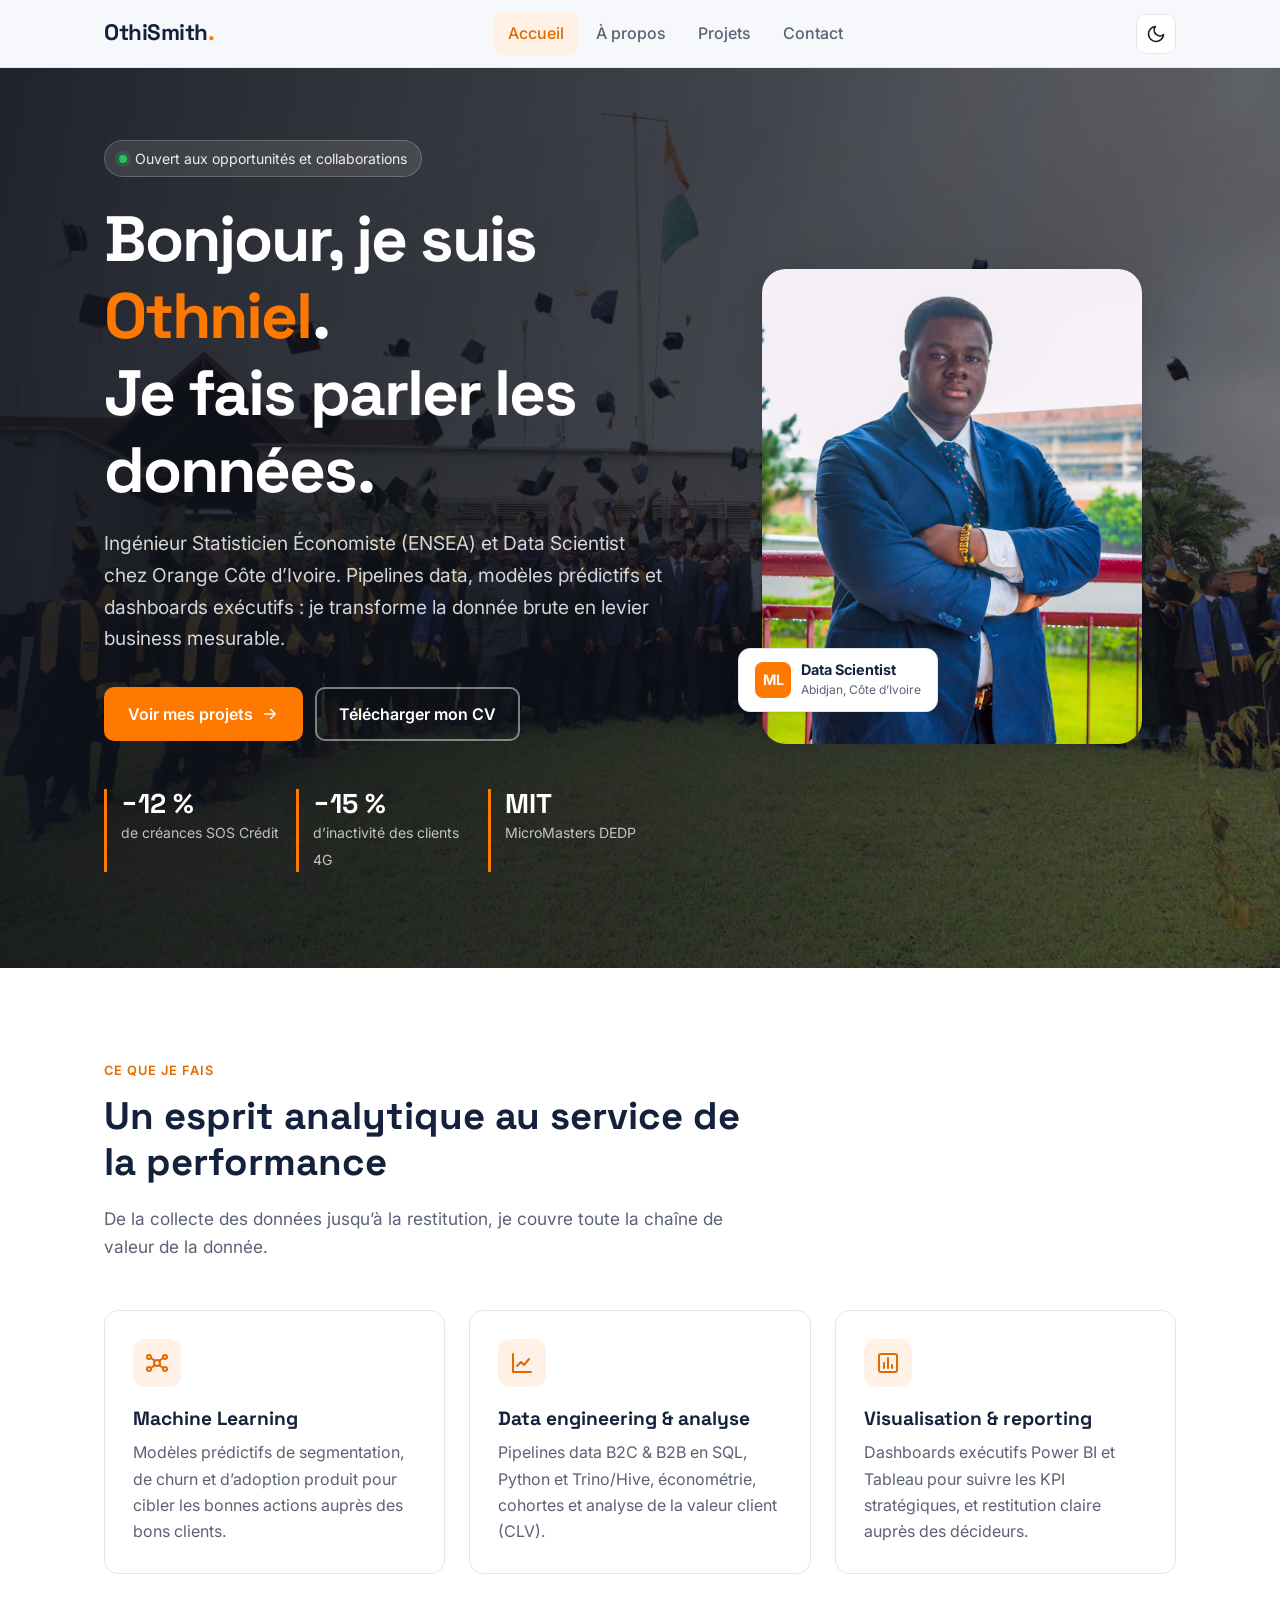
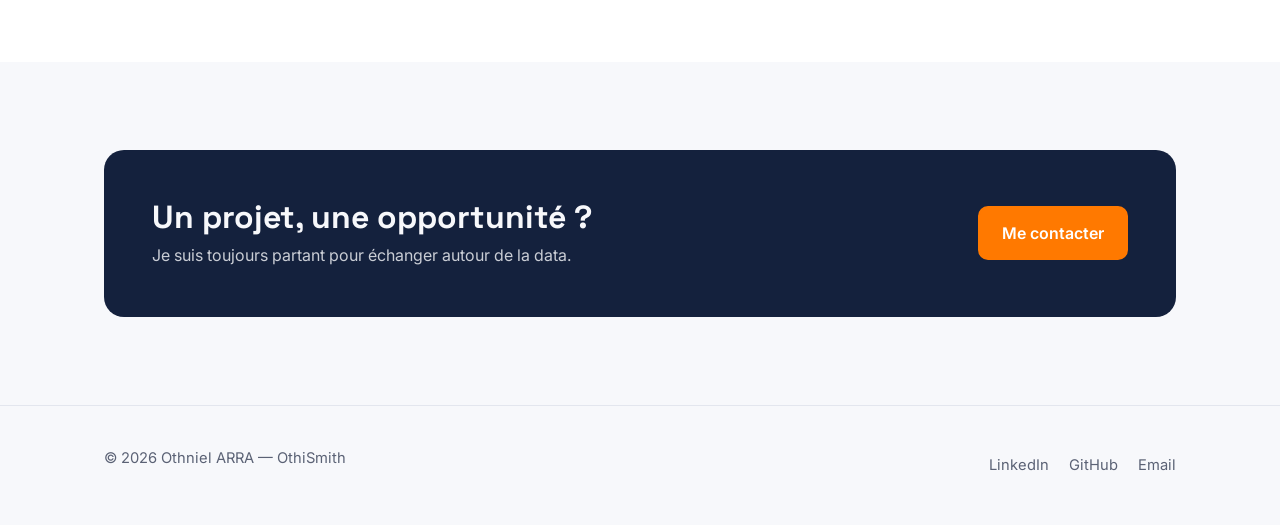
==== commit 6dd13184: "Nouveau CV et contenu aligné sur le parcours réel - Remplace le CV PDF par la version à jour - À pro" ====
--- a/index.html
+++ b/index.html
@@ -52,9 +52,9 @@
           <span class="status-pill"><span class="dot"></span>Ouvert aux opportunités et collaborations</span>
           <h1>Bonjour, je suis <span class="highlight">Othniel</span>.<br>Je fais parler les données.</h1>
           <p class="lead">
-            Ingénieur Statisticien Économiste diplômé de l’ENSEA et Data Scientist chez Orange Côte d’Ivoire.
-            Je transforme des données brutes en modèles prédictifs, en analyses et en tableaux de bord
-            qui aident à prendre de meilleures décisions.
+            Ingénieur Statisticien Économiste (ENSEA) et Data Scientist chez Orange Côte d’Ivoire.
+            Pipelines data, modèles prédictifs et dashboards exécutifs : je transforme la donnée brute
+            en levier business mesurable.
           </p>
           <div class="hero-buttons">
             <a href="projects.html" class="btn">
@@ -64,9 +64,9 @@
             <a href="assets/CV_Othniel_ARRA.pdf" class="btn btn-ghost" download>Télécharger mon CV</a>
           </div>
           <div class="stats">
-            <div><strong>10+</strong><span>projets data réalisés</span></div>
-            <div><strong>ISE</strong><span>ENSEA, promo 2024</span></div>
-            <div><strong>Orange CI</strong><span>Data Scientist depuis 2025</span></div>
+            <div><strong>−12&nbsp;%</strong><span>de créances SOS Crédit</span></div>
+            <div><strong>−15&nbsp;%</strong><span>d’inactivité des clients 4G</span></div>
+            <div><strong>MIT</strong><span>MicroMasters DEDP</span></div>
           </div>
         </div>
 
@@ -93,21 +93,21 @@
               <svg viewBox="0 0 24 24" fill="none" stroke="currentColor" stroke-width="2" stroke-linecap="round" stroke-linejoin="round"><circle cx="12" cy="12" r="3"/><circle cx="4" cy="6" r="2"/><circle cx="20" cy="6" r="2"/><circle cx="4" cy="18" r="2"/><circle cx="20" cy="18" r="2"/><path d="M6 7l4 3M18 7l-4 3M6 17l4-3M18 17l-4-3"/></svg>
             </div>
             <h3>Machine Learning</h3>
-            <p>Modèles de classification et de prédiction (churn, scoring, appétence) avec scikit-learn et XGBoost, de la préparation des variables à l’évaluation.</p>
+            <p>Modèles prédictifs de segmentation, de churn et d’adoption produit pour cibler les bonnes actions auprès des bons clients.</p>
           </article>
           <article class="feature reveal">
             <div class="feature-icon">
               <svg viewBox="0 0 24 24" fill="none" stroke="currentColor" stroke-width="2" stroke-linecap="round" stroke-linejoin="round"><path d="M3 3v18h18"/><path d="M7 15l4-4 3 3 5-6"/></svg>
             </div>
-            <h3>Statistique & analyse</h3>
-            <p>Modélisation statistique, économétrie et analyses exploratoires rigoureuses avec Python, R, Stata et SAS pour répondre à des questions métier concrètes.</p>
+            <h3>Data engineering & analyse</h3>
+            <p>Pipelines data B2C &amp; B2B en SQL, Python et Trino/Hive, économétrie, cohortes et analyse de la valeur client (CLV).</p>
           </article>
           <article class="feature reveal">
             <div class="feature-icon">
               <svg viewBox="0 0 24 24" fill="none" stroke="currentColor" stroke-width="2" stroke-linecap="round" stroke-linejoin="round"><rect x="3" y="3" width="18" height="18" rx="2"/><path d="M8 17v-5M12 17V7M16 17v-3"/></svg>
             </div>
             <h3>Visualisation & reporting</h3>
-            <p>Tableaux de bord Power BI et Excel clairs et interactifs, et restitution des résultats de façon accessible aux équipes non techniques.</p>
+            <p>Dashboards exécutifs Power BI et Tableau pour suivre les KPI stratégiques, et restitution claire auprès des décideurs.</p>
           </article>
         </div>
       </div>
--- a/style.css
+++ b/style.css
@@ -1,723 +1,727 @@
-/* ==========================================================================
-   Portfolio OthiSmith — feuille de style
-   Les couleurs sont définies en variables : modifier :root suffit pour
-   changer le thème clair, [data-theme="dark"] pour le thème sombre.
-   ========================================================================== */
-
-:root {
-  --bg: #f7f8fb;
-  --bg-alt: #ffffff;
-  --surface: #ffffff;
-  --text: #1a1d29;
-  --text-muted: #5b6275;
-  --border: #e3e6ee;
-  --accent: #ff7900;          /* orange — clin d'œil à Orange CI */
-  --accent-strong: #e06a00;
-  --accent-soft: #fff1e5;
-  --ink: #14213d;             /* bleu nuit pour les titres et le pied de page */
-  --shadow: 0 1px 2px rgba(20, 33, 61, .04), 0 8px 24px rgba(20, 33, 61, .06);
-  --shadow-hover: 0 2px 4px rgba(20, 33, 61, .06), 0 16px 40px rgba(20, 33, 61, .12);
-  --radius: 14px;
-  --header-h: 68px;
-  color-scheme: light;
-}
-
-[data-theme="dark"] {
-  --bg: #0e111a;
-  --bg-alt: #141826;
-  --surface: #181d2d;
-  --text: #e8eaf1;
-  --text-muted: #9aa1b5;
-  --border: #272d40;
-  --accent: #ff8a1f;
-  --accent-strong: #ffa04d;
-  --accent-soft: rgba(255, 138, 31, .12);
-  --ink: #f2f4f8;
-  --shadow: 0 1px 2px rgba(0, 0, 0, .3), 0 8px 24px rgba(0, 0, 0, .25);
-  --shadow-hover: 0 2px 4px rgba(0, 0, 0, .35), 0 16px 40px rgba(0, 0, 0, .4);
-  color-scheme: dark;
-}
-
-/* ---------- Base ---------- */
-*, *::before, *::after { box-sizing: border-box; }
-
-html { scroll-behavior: smooth; }
-
-body {
-  margin: 0;
-  font-family: 'Inter', system-ui, -apple-system, 'Segoe UI', sans-serif;
-  font-size: 1rem;
-  line-height: 1.65;
-  background: var(--bg);
-  color: var(--text);
-  -webkit-font-smoothing: antialiased;
-  transition: background-color .25s ease, color .25s ease;
-}
-
-h1, h2, h3, h4 {
-  font-family: 'Space Grotesk', 'Inter', sans-serif;
-  color: var(--ink);
-  line-height: 1.2;
-  margin: 0 0 .5em;
-}
-
-p { margin: 0 0 1em; }
-a { color: var(--accent-strong); }
-img { max-width: 100%; height: auto; display: block; }
-
-.container {
-  width: 100%;
-  max-width: 1120px;
-  margin: 0 auto;
-  padding: 0 24px;
-}
-
-.section { padding: 88px 0; }
-.section-alt { background: var(--bg-alt); }
-
-.section-head {
-  max-width: 640px;
-  margin-bottom: 48px;
-}
-
-.section-head h2 { font-size: clamp(1.8rem, 3vw, 2.4rem); }
-.section-head p { color: var(--text-muted); font-size: 1.08rem; }
-
-.eyebrow {
-  display: inline-block;
-  font-size: .8rem;
-  font-weight: 600;
-  letter-spacing: .08em;
-  text-transform: uppercase;
-  color: var(--accent-strong);
-  margin-bottom: 12px;
-}
-
-:focus-visible {
-  outline: 3px solid var(--accent);
-  outline-offset: 3px;
-  border-radius: 4px;
-}
-
-.skip-link {
-  position: absolute;
-  left: -9999px;
-  top: 8px;
-  z-index: 2000;
-  background: var(--ink);
-  color: var(--bg);
-  padding: 8px 16px;
-  border-radius: 8px;
-}
-.skip-link:focus { left: 8px; }
-
-/* ---------- En-tête ---------- */
-.site-header {
-  position: sticky;
-  top: 0;
-  z-index: 1000;
-  height: var(--header-h);
-  background: color-mix(in srgb, var(--bg) 85%, transparent);
-  backdrop-filter: saturate(180%) blur(12px);
-  -webkit-backdrop-filter: saturate(180%) blur(12px);
-  border-bottom: 1px solid var(--border);
-}
-
-.nav {
-  display: flex;
-  align-items: center;
-  justify-content: space-between;
-  height: 100%;
-  gap: 24px;
-}
-
-.logo {
-  font-family: 'Space Grotesk', sans-serif;
-  font-weight: 700;
-  font-size: 1.4rem;
-  color: var(--ink);
-  text-decoration: none;
-  letter-spacing: -.02em;
-}
-.logo span { color: var(--accent); }
-
-.nav-links {
-  display: flex;
-  align-items: center;
-  gap: 4px;
-  list-style: none;
-  margin: 0;
-  padding: 0;
-}
-
-.nav-links a {
-  display: block;
-  padding: 8px 14px;
-  border-radius: 8px;
-  color: var(--text-muted);
-  text-decoration: none;
-  font-weight: 500;
-  transition: color .2s ease, background-color .2s ease;
-}
-
-.nav-links a:hover { color: var(--ink); background: var(--accent-soft); }
-.nav-links a[aria-current="page"] { color: var(--accent-strong); background: var(--accent-soft); }
-
-.nav-actions { display: flex; align-items: center; gap: 8px; }
-
-.icon-btn {
-  display: inline-grid;
-  place-items: center;
-  width: 40px;
-  height: 40px;
-  border: 1px solid var(--border);
-  border-radius: 10px;
-  background: var(--surface);
-  color: var(--text);
-  cursor: pointer;
-  transition: border-color .2s ease;
-}
-.icon-btn:hover { border-color: var(--accent); }
-.icon-btn svg { width: 20px; height: 20px; }
-
-.theme-toggle .icon-sun { display: none; }
-[data-theme="dark"] .theme-toggle .icon-sun { display: block; }
-[data-theme="dark"] .theme-toggle .icon-moon { display: none; }
-
-.menu-toggle { display: none; }
-
-/* ---------- Boutons ---------- */
-.btn {
-  display: inline-flex;
-  align-items: center;
-  gap: 8px;
-  padding: 12px 22px;
-  border: 2px solid var(--accent);
-  border-radius: 10px;
-  background: var(--accent);
-  color: #fff;
-  font: inherit;
-  font-weight: 600;
-  text-decoration: none;
-  cursor: pointer;
-  transition: background-color .2s ease, border-color .2s ease, transform .2s ease;
-}
-.btn:hover { background: var(--accent-strong); border-color: var(--accent-strong); transform: translateY(-2px); }
-.btn svg { width: 18px; height: 18px; }
-
-.btn-ghost {
-  background: transparent;
-  color: var(--ink);
-  border-color: var(--border);
-}
-.btn-ghost:hover { background: var(--surface); border-color: var(--ink); }
-
-.btn[disabled] { opacity: .6; cursor: wait; transform: none; }
-
-/* ---------- Hero (accueil) ---------- */
-.hero {
-  position: relative;
-  padding: 72px 0 96px;
-  overflow: hidden;
-}
-
-/* Fond en grille discrète, rappel des graphiques de données */
-.hero::before {
-  content: '';
-  position: absolute;
-  inset: 0;
-  background-image:
-    linear-gradient(var(--border) 1px, transparent 1px),
-    linear-gradient(90deg, var(--border) 1px, transparent 1px);
-  background-size: 48px 48px;
-  mask-image: radial-gradient(ellipse at 70% 40%, #000 10%, transparent 70%);
-  -webkit-mask-image: radial-gradient(ellipse at 70% 40%, #000 10%, transparent 70%);
-  opacity: .6;
-  pointer-events: none;
-}
-
-.hero-grid {
-  position: relative;
-  display: grid;
-  grid-template-columns: 1.25fr 1fr;
-  align-items: center;
-  gap: 64px;
-}
-
-.status-pill {
-  display: inline-flex;
-  align-items: center;
-  gap: 8px;
-  padding: 6px 14px;
-  border: 1px solid var(--border);
-  border-radius: 999px;
-  background: var(--surface);
-  font-size: .88rem;
-  color: var(--text-muted);
-  margin-bottom: 24px;
-}
-.status-pill .dot {
-  width: 8px;
-  height: 8px;
-  border-radius: 50%;
-  background: #22c55e;
-  box-shadow: 0 0 0 4px rgba(34, 197, 94, .18);
-}
-
-.hero h1 {
-  font-size: clamp(2.4rem, 5.5vw, 4rem);
-  letter-spacing: -.03em;
-  margin-bottom: 20px;
-}
-.hero h1 .highlight { color: var(--accent); }
-
-.hero .lead {
-  font-size: clamp(1.05rem, 1.6vw, 1.2rem);
-  color: var(--text-muted);
-  max-width: 560px;
-  margin-bottom: 32px;
-}
-
-.hero-buttons { display: flex; flex-wrap: wrap; gap: 12px; }
-
-.hero-photo {
-  position: relative;
-  justify-self: center;
-  width: min(100%, 380px);
-}
-.hero-photo img {
-  width: 100%;
-  aspect-ratio: 4 / 5;
-  object-fit: cover;
-  object-position: top;
-  border-radius: 24px;
-  box-shadow: var(--shadow-hover);
-}
-.hero-photo::before {
-  content: '';
-  position: absolute;
-  inset: 18px -18px -18px 18px;
-  border: 2px solid var(--accent);
-  border-radius: 24px;
-  z-index: -1;
-}
-
-.photo-badge {
-  position: absolute;
-  left: -24px;
-  bottom: 32px;
-  display: flex;
-  align-items: center;
-  gap: 10px;
-  padding: 12px 16px;
-  background: var(--surface);
-  border: 1px solid var(--border);
-  border-radius: 12px;
-  box-shadow: var(--shadow);
-  font-size: .9rem;
-  line-height: 1.3;
-}
-.photo-badge strong { display: block; color: var(--ink); }
-.photo-badge small { color: var(--text-muted); }
-.photo-badge .badge-icon {
-  display: grid;
-  place-items: center;
-  width: 36px;
-  height: 36px;
-  border-radius: 8px;
-  background: var(--accent);
-  color: #fff;
-  font-weight: 700;
-}
-
-.stats {
-  display: grid;
-  grid-template-columns: repeat(3, 1fr);
-  gap: 16px;
-  margin-top: 48px;
-  max-width: 560px;
-}
-.stats div { border-left: 3px solid var(--accent); padding-left: 14px; }
-.stats strong {
-  display: block;
-  font-family: 'Space Grotesk', sans-serif;
-  font-size: 1.7rem;
-  color: var(--ink);
-  line-height: 1.1;
-}
-.stats span { font-size: .88rem; color: var(--text-muted); }
-
-/* ---------- Cartes génériques ---------- */
-.grid-3 {
-  display: grid;
-  grid-template-columns: repeat(3, 1fr);
-  gap: 24px;
-}
-
-.feature {
-  padding: 28px;
-  background: var(--surface);
-  border: 1px solid var(--border);
-  border-radius: var(--radius);
-  transition: transform .25s ease, box-shadow .25s ease, border-color .25s ease;
-}
-.feature:hover { transform: translateY(-4px); box-shadow: var(--shadow-hover); border-color: transparent; }
-.feature-icon {
-  display: grid;
-  place-items: center;
-  width: 48px;
-  height: 48px;
-  border-radius: 12px;
-  background: var(--accent-soft);
-  color: var(--accent-strong);
-  margin-bottom: 20px;
-}
-.feature-icon svg { width: 24px; height: 24px; }
-.feature h3 { font-size: 1.2rem; }
-.feature p { color: var(--text-muted); margin: 0; }
-
-/* ---------- Bandeau d'appel à l'action ---------- */
-.cta {
-  display: flex;
-  flex-wrap: wrap;
-  align-items: center;
-  justify-content: space-between;
-  gap: 24px;
-  padding: 48px;
-  border-radius: 20px;
-  background: var(--ink);
-  color: var(--bg);
-}
-.cta h2 { color: var(--bg); font-size: clamp(1.5rem, 2.6vw, 2rem); margin-bottom: 6px; }
-.cta p { margin: 0; opacity: .8; }
-
-/* ---------- En-tête des pages secondaires ---------- */
-.page-hero {
-  padding: 72px 0 40px;
-  border-bottom: 1px solid var(--border);
-}
-.page-hero h1 { font-size: clamp(2.2rem, 4.5vw, 3.2rem); letter-spacing: -.02em; }
-.page-hero p { color: var(--text-muted); font-size: 1.1rem; max-width: 640px; margin: 0; }
-
-/* ---------- À propos ---------- */
-.about-grid {
-  display: grid;
-  grid-template-columns: 300px 1fr;
-  gap: 56px;
-  align-items: start;
-}
-.about-photo {
-  width: 100%;
-  aspect-ratio: 4 / 5;
-  object-fit: cover;
-  object-position: top;
-  border-radius: 20px;
-  box-shadow: var(--shadow);
-}
-.about-text p { font-size: 1.08rem; }
-.about-text .btn { margin-top: 12px; }
-
-.graduation {
-  margin: 0;
-  overflow: hidden;
-  border-radius: 20px;
-  border: 1px solid var(--border);
-  background: var(--surface);
-}
-.graduation img { width: 100%; aspect-ratio: 16 / 7; object-fit: cover; }
-.graduation figcaption { padding: 14px 20px; font-size: .92rem; color: var(--text-muted); }
-
-/* Frise chronologique */
-.timeline {
-  position: relative;
-  list-style: none;
-  margin: 0;
-  padding: 0 0 0 32px;
-}
-.timeline::before {
-  content: '';
-  position: absolute;
-  top: 8px;
-  bottom: 8px;
-  left: 7px;
-  width: 2px;
-  background: var(--border);
-}
-.timeline > li { position: relative; padding-bottom: 40px; }
-.timeline > li:last-child { padding-bottom: 0; }
-.timeline > li::before {
-  content: '';
-  position: absolute;
-  left: -32px;
-  top: 6px;
-  width: 16px;
-  height: 16px;
-  border-radius: 50%;
-  background: var(--bg);
-  border: 3px solid var(--accent);
-}
-.timeline > li.current::before { background: var(--accent); }
-
-.timeline-date {
-  font-size: .85rem;
-  font-weight: 600;
-  color: var(--accent-strong);
-  letter-spacing: .03em;
-}
-.timeline h3 { font-size: 1.25rem; margin: 4px 0 2px; }
-.timeline .org { color: var(--text-muted); margin-bottom: 12px; }
-.timeline ul { margin: 0; padding-left: 20px; color: var(--text); }
-.timeline ul li { margin-bottom: 6px; }
-
-/* Compétences */
-.skill-group {
-  padding: 28px;
-  background: var(--surface);
-  border: 1px solid var(--border);
-  border-radius: var(--radius);
-}
-.skill-group h3 { font-size: 1.1rem; margin-bottom: 16px; }
-
-.tags {
-  display: flex;
-  flex-wrap: wrap;
-  gap: 8px;
-  list-style: none;
-  margin: 0;
-  padding: 0;
-}
-.tags li {
-  padding: 5px 12px;
-  border-radius: 999px;
-  background: var(--accent-soft);
-  color: var(--ink);
-  font-size: .88rem;
-  font-weight: 500;
-}
-
-.qualities {
-  display: grid;
-  grid-template-columns: repeat(4, 1fr);
-  gap: 24px;
-}
-.qualities h3 { font-size: 1.05rem; margin-bottom: 4px; }
-.qualities p { color: var(--text-muted); font-size: .95rem; margin: 0; }
-
-/* ---------- Projets ---------- */
-.filter-buttons {
-  display: flex;
-  flex-wrap: wrap;
-  gap: 8px;
-  margin-bottom: 40px;
-}
-.filter-btn {
-  padding: 8px 18px;
-  border: 1px solid var(--border);
-  border-radius: 999px;
-  background: var(--surface);
-  color: var(--text-muted);
-  font: inherit;
-  font-weight: 500;
-  font-size: .95rem;
-  cursor: pointer;
-  transition: all .2s ease;
-}
-.filter-btn:hover { color: var(--ink); border-color: var(--ink); }
-.filter-btn.active { background: var(--ink); border-color: var(--ink); color: var(--bg); }
-
-.project-list {
-  display: grid;
-  grid-template-columns: repeat(auto-fill, minmax(320px, 1fr));
-  gap: 28px;
-}
-
-.card {
-  display: flex;
-  flex-direction: column;
-  overflow: hidden;
-  background: var(--surface);
-  border: 1px solid var(--border);
-  border-radius: var(--radius);
-  transition: transform .25s ease, box-shadow .25s ease;
-  animation: fadeUp .5s ease both;
-}
-.card:hover { transform: translateY(-6px); box-shadow: var(--shadow-hover); }
-.card[hidden] { display: none; }
-
-.card-media { position: relative; background: var(--bg-alt); }
-.card-media img { width: 100%; aspect-ratio: 16 / 10; object-fit: cover; }
-.card-category {
-  position: absolute;
-  top: 12px;
-  left: 12px;
-  padding: 4px 10px;
-  border-radius: 999px;
-  background: rgba(20, 33, 61, .85);
-  color: #fff;
-  font-size: .78rem;
-  font-weight: 600;
-}
-
-.card-body { display: flex; flex-direction: column; flex: 1; padding: 24px; }
-.card-year { font-size: .82rem; color: var(--text-muted); font-weight: 600; }
-.card h3 { font-size: 1.2rem; margin: 4px 0 10px; }
-.card p { color: var(--text-muted); font-size: .96rem; }
-.card .tags { margin-bottom: 20px; }
-.card .tags li { font-size: .8rem; }
-
-.card-link {
-  margin-top: auto;
-  display: inline-flex;
-  align-items: center;
-  gap: 6px;
-  font-weight: 600;
-  color: var(--accent-strong);
-  text-decoration: none;
-}
-.card-link:hover { text-decoration: underline; }
-.card-link svg { width: 18px; height: 18px; }
-.card-note { margin-top: auto; font-size: .88rem; color: var(--text-muted); font-style: italic; }
-
-@keyframes fadeUp {
-  from { opacity: 0; transform: translateY(16px); }
-  to { opacity: 1; transform: translateY(0); }
-}
-
-/* ---------- Contact ---------- */
-.contact-grid {
-  display: grid;
-  grid-template-columns: 1fr 1.3fr;
-  gap: 48px;
-  align-items: start;
-}
-
-.contact-list { list-style: none; margin: 0 0 32px; padding: 0; display: grid; gap: 14px; }
-.contact-list a {
-  display: flex;
-  align-items: center;
-  gap: 14px;
-  padding: 16px 18px;
-  background: var(--surface);
-  border: 1px solid var(--border);
-  border-radius: 12px;
-  color: var(--text);
-  text-decoration: none;
-  transition: border-color .2s ease, transform .2s ease;
-  word-break: break-word;
-}
-.contact-list a:hover { border-color: var(--accent); transform: translateX(4px); }
-.contact-list .feature-icon { margin: 0; flex-shrink: 0; width: 42px; height: 42px; }
-.contact-list small { display: block; color: var(--text-muted); font-size: .82rem; }
-.contact-list strong { font-weight: 600; }
-
-.form-card {
-  padding: 36px;
-  background: var(--surface);
-  border: 1px solid var(--border);
-  border-radius: 20px;
-  box-shadow: var(--shadow);
-}
-.form-card h2 { font-size: 1.5rem; }
-.form-card > p { color: var(--text-muted); }
-
-.form-row { display: grid; grid-template-columns: 1fr 1fr; gap: 16px; }
-.field { margin-bottom: 18px; }
-.field label { display: block; font-weight: 600; font-size: .92rem; margin-bottom: 6px; }
-
-input, textarea {
-  width: 100%;
-  padding: 12px 14px;
-  border: 1px solid var(--border);
-  border-radius: 10px;
-  background: var(--bg);
-  color: var(--text);
-  font: inherit;
-  transition: border-color .2s ease, box-shadow .2s ease;
-}
-textarea { min-height: 150px; resize: vertical; }
-input:focus, textarea:focus {
-  outline: none;
-  border-color: var(--accent);
-  box-shadow: 0 0 0 4px var(--accent-soft);
-}
-
-.hp-field { position: absolute; left: -9999px; }   /* piège anti-spam */
-
-.form-status {
-  margin: 16px 0 0;
-  padding: 12px 16px;
-  border-radius: 10px;
-  font-weight: 500;
-}
-.form-status:empty { display: none; }
-.form-status.success { background: rgba(34, 197, 94, .12); color: #15803d; }
-.form-status.error { background: rgba(239, 68, 68, .12); color: #b91c1c; }
-[data-theme="dark"] .form-status.success { color: #4ade80; }
-[data-theme="dark"] .form-status.error { color: #f87171; }
-
-/* ---------- Pied de page ---------- */
-.site-footer {
-  padding: 40px 0;
-  border-top: 1px solid var(--border);
-  color: var(--text-muted);
-  font-size: .92rem;
-}
-.footer-inner {
-  display: flex;
-  flex-wrap: wrap;
-  align-items: center;
-  justify-content: space-between;
-  gap: 16px;
-}
-.footer-links { display: flex; gap: 20px; }
-.footer-links a { color: var(--text-muted); text-decoration: none; }
-.footer-links a:hover { color: var(--accent-strong); }
-
-/* ---------- Apparition au défilement ---------- */
-.reveal { opacity: 0; transform: translateY(24px); transition: opacity .6s ease, transform .6s ease; }
-.reveal.visible { opacity: 1; transform: none; }
-
-@media (prefers-reduced-motion: reduce) {
-  *, *::before, *::after { animation: none !important; transition: none !important; scroll-behavior: auto !important; }
-  .reveal { opacity: 1; transform: none; }
-}
-
-/* ---------- Responsive ---------- */
-@media (max-width: 960px) {
-  .hero-grid, .about-grid, .contact-grid { grid-template-columns: minmax(0, 1fr); gap: 48px; }
-  .hero-photo { order: -1; width: min(100%, 300px); }
-  .about-photo { max-width: 300px; }
-  .grid-3 { grid-template-columns: 1fr 1fr; }
-  .qualities { grid-template-columns: 1fr 1fr; }
-}
-
-@media (max-width: 720px) {
-  .section { padding: 64px 0; }
-  .container { padding: 0 16px; }
-
-  .menu-toggle { display: inline-grid; }
-  .nav-links {
-    position: absolute;
-    top: var(--header-h);
-    left: 0;
-    right: 0;
-    flex-direction: column;
-    align-items: stretch;
-    gap: 0;
-    padding: 12px 16px 20px;
-    background: var(--bg);
-    border-bottom: 1px solid var(--border);
-    box-shadow: var(--shadow);
-    display: none;
-  }
-  .nav-links.open { display: flex; }
-  .nav-links a { padding: 12px 14px; }
-
-  .hero { padding: 48px 0 64px; }
-  .photo-badge { left: 8px; bottom: 16px; }
-  .grid-3, .qualities, .form-row { grid-template-columns: minmax(0, 1fr); }
-  .stats { gap: 10px; }
-  .stats strong { font-size: 1.35rem; }
-  .cta, .form-card { padding: 28px 22px; }
-  .project-list { grid-template-columns: 1fr; }
-}
+/* ==========================================================================
+   Portfolio OthiSmith — feuille de style
+   Les couleurs sont définies en variables : modifier :root suffit pour
+   changer le thème clair, [data-theme="dark"] pour le thème sombre.
+   ========================================================================== */
+
+:root {
+  --bg: #f7f8fb;
+  --bg-alt: #ffffff;
+  --surface: #ffffff;
+  --text: #1a1d29;
+  --text-muted: #5b6275;
+  --border: #e3e6ee;
+  --accent: #ff7900;          /* orange — clin d'œil à Orange CI */
+  --accent-strong: #e06a00;
+  --accent-soft: #fff1e5;
+  --ink: #14213d;             /* bleu nuit pour les titres et le pied de page */
+  --shadow: 0 1px 2px rgba(20, 33, 61, .04), 0 8px 24px rgba(20, 33, 61, .06);
+  --shadow-hover: 0 2px 4px rgba(20, 33, 61, .06), 0 16px 40px rgba(20, 33, 61, .12);
+  --radius: 14px;
+  --header-h: 68px;
+  color-scheme: light;
+}
+
+[data-theme="dark"] {
+  --bg: #0e111a;
+  --bg-alt: #141826;
+  --surface: #181d2d;
+  --text: #e8eaf1;
+  --text-muted: #9aa1b5;
+  --border: #272d40;
+  --accent: #ff8a1f;
+  --accent-strong: #ffa04d;
+  --accent-soft: rgba(255, 138, 31, .12);
+  --ink: #f2f4f8;
+  --shadow: 0 1px 2px rgba(0, 0, 0, .3), 0 8px 24px rgba(0, 0, 0, .25);
+  --shadow-hover: 0 2px 4px rgba(0, 0, 0, .35), 0 16px 40px rgba(0, 0, 0, .4);
+  color-scheme: dark;
+}
+
+/* ---------- Base ---------- */
+*, *::before, *::after { box-sizing: border-box; }
+
+html { scroll-behavior: smooth; }
+
+body {
+  margin: 0;
+  font-family: 'Inter', system-ui, -apple-system, 'Segoe UI', sans-serif;
+  font-size: 1rem;
+  line-height: 1.65;
+  background: var(--bg);
+  color: var(--text);
+  -webkit-font-smoothing: antialiased;
+  transition: background-color .25s ease, color .25s ease;
+}
+
+h1, h2, h3, h4 {
+  font-family: 'Space Grotesk', 'Inter', sans-serif;
+  color: var(--ink);
+  line-height: 1.2;
+  margin: 0 0 .5em;
+}
+
+p { margin: 0 0 1em; }
+a { color: var(--accent-strong); }
+img { max-width: 100%; height: auto; display: block; }
+
+.container {
+  width: 100%;
+  max-width: 1120px;
+  margin: 0 auto;
+  padding: 0 24px;
+}
+
+.section { padding: 88px 0; }
+.section-alt { background: var(--bg-alt); }
+
+.section-head {
+  max-width: 640px;
+  margin-bottom: 48px;
+}
+
+.section-head h2 { font-size: clamp(1.8rem, 3vw, 2.4rem); }
+.section-head p { color: var(--text-muted); font-size: 1.08rem; }
+
+.eyebrow {
+  display: inline-block;
+  font-size: .8rem;
+  font-weight: 600;
+  letter-spacing: .08em;
+  text-transform: uppercase;
+  color: var(--accent-strong);
+  margin-bottom: 12px;
+}
+
+:focus-visible {
+  outline: 3px solid var(--accent);
+  outline-offset: 3px;
+  border-radius: 4px;
+}
+
+.skip-link {
+  position: absolute;
+  left: -9999px;
+  top: 8px;
+  z-index: 2000;
+  background: var(--ink);
+  color: var(--bg);
+  padding: 8px 16px;
+  border-radius: 8px;
+}
+.skip-link:focus { left: 8px; }
+
+/* ---------- En-tête ---------- */
+.site-header {
+  position: sticky;
+  top: 0;
+  z-index: 1000;
+  height: var(--header-h);
+  background: color-mix(in srgb, var(--bg) 85%, transparent);
+  backdrop-filter: saturate(180%) blur(12px);
+  -webkit-backdrop-filter: saturate(180%) blur(12px);
+  border-bottom: 1px solid var(--border);
+}
+
+.nav {
+  display: flex;
+  align-items: center;
+  justify-content: space-between;
+  height: 100%;
+  gap: 24px;
+}
+
+.logo {
+  font-family: 'Space Grotesk', sans-serif;
+  font-weight: 700;
+  font-size: 1.4rem;
+  color: var(--ink);
+  text-decoration: none;
+  letter-spacing: -.02em;
+}
+.logo span { color: var(--accent); }
+
+.nav-links {
+  display: flex;
+  align-items: center;
+  gap: 4px;
+  list-style: none;
+  margin: 0;
+  padding: 0;
+}
+
+.nav-links a {
+  display: block;
+  padding: 8px 14px;
+  border-radius: 8px;
+  color: var(--text-muted);
+  text-decoration: none;
+  font-weight: 500;
+  transition: color .2s ease, background-color .2s ease;
+}
+
+.nav-links a:hover { color: var(--ink); background: var(--accent-soft); }
+.nav-links a[aria-current="page"] { color: var(--accent-strong); background: var(--accent-soft); }
+
+.nav-actions { display: flex; align-items: center; gap: 8px; }
+
+.icon-btn {
+  display: inline-grid;
+  place-items: center;
+  width: 40px;
+  height: 40px;
+  border: 1px solid var(--border);
+  border-radius: 10px;
+  background: var(--surface);
+  color: var(--text);
+  cursor: pointer;
+  transition: border-color .2s ease;
+}
+.icon-btn:hover { border-color: var(--accent); }
+.icon-btn svg { width: 20px; height: 20px; }
+
+.theme-toggle .icon-sun { display: none; }
+[data-theme="dark"] .theme-toggle .icon-sun { display: block; }
+[data-theme="dark"] .theme-toggle .icon-moon { display: none; }
+
+.menu-toggle { display: none; }
+
+/* ---------- Boutons ---------- */
+.btn {
+  display: inline-flex;
+  align-items: center;
+  gap: 8px;
+  padding: 12px 22px;
+  border: 2px solid var(--accent);
+  border-radius: 10px;
+  background: var(--accent);
+  color: #fff;
+  font: inherit;
+  font-weight: 600;
+  text-decoration: none;
+  cursor: pointer;
+  transition: background-color .2s ease, border-color .2s ease, transform .2s ease;
+}
+.btn:hover { background: var(--accent-strong); border-color: var(--accent-strong); transform: translateY(-2px); }
+.btn svg { width: 18px; height: 18px; }
+
+.btn-ghost {
+  background: transparent;
+  color: var(--ink);
+  border-color: var(--border);
+}
+.btn-ghost:hover { background: var(--surface); border-color: var(--ink); }
+
+.btn[disabled] { opacity: .6; cursor: wait; transform: none; }
+
+/* ---------- Hero (accueil) ---------- */
+/* Photo de fond (remise des diplômes ENSEA) sous un voile sombre */
+.hero,
+.page-hero {
+  position: relative;
+  overflow: hidden;
+  background:
+    linear-gradient(100deg, rgba(14, 17, 26, .92) 0%, rgba(14, 17, 26, .78) 55%, rgba(14, 17, 26, .55) 100%),
+    url('assets/background.jpg') center 30% / cover no-repeat;
+  color: #fff;
+}
+
+.hero { padding: 72px 0 96px; }
+
+.hero h1, .page-hero h1 { color: #fff; }
+.hero .lead, .page-hero p { color: rgba(255, 255, 255, .82); }
+.hero .eyebrow, .page-hero .eyebrow { color: var(--accent); }
+
+.hero .status-pill {
+  background: rgba(255, 255, 255, .1);
+  border-color: rgba(255, 255, 255, .2);
+  color: rgba(255, 255, 255, .9);
+}
+
+.hero .btn-ghost { color: #fff; border-color: rgba(255, 255, 255, .45); }
+.hero .btn-ghost:hover { background: rgba(255, 255, 255, .12); border-color: #fff; }
+
+.hero .stats strong { color: #fff; }
+.hero .stats span { color: rgba(255, 255, 255, .72); }
+
+.hero-grid {
+  position: relative;
+  display: grid;
+  grid-template-columns: 1.25fr 1fr;
+  align-items: center;
+  gap: 64px;
+}
+
+.status-pill {
+  display: inline-flex;
+  align-items: center;
+  gap: 8px;
+  padding: 6px 14px;
+  border: 1px solid var(--border);
+  border-radius: 999px;
+  background: var(--surface);
+  font-size: .88rem;
+  color: var(--text-muted);
+  margin-bottom: 24px;
+}
+.status-pill .dot {
+  width: 8px;
+  height: 8px;
+  border-radius: 50%;
+  background: #22c55e;
+  box-shadow: 0 0 0 4px rgba(34, 197, 94, .18);
+}
+
+.hero h1 {
+  font-size: clamp(2.4rem, 5.5vw, 4rem);
+  letter-spacing: -.03em;
+  margin-bottom: 20px;
+}
+.hero h1 .highlight { color: var(--accent); }
+
+.hero .lead {
+  font-size: clamp(1.05rem, 1.6vw, 1.2rem);
+  max-width: 560px;
+  margin-bottom: 32px;
+}
+
+.hero-buttons { display: flex; flex-wrap: wrap; gap: 12px; }
+
+.hero-photo {
+  position: relative;
+  justify-self: center;
+  width: min(100%, 380px);
+}
+.hero-photo img {
+  width: 100%;
+  aspect-ratio: 4 / 5;
+  object-fit: cover;
+  object-position: top;
+  border-radius: 24px;
+  box-shadow: var(--shadow-hover);
+}
+.hero-photo::before {
+  content: '';
+  position: absolute;
+  inset: 18px -18px -18px 18px;
+  border: 2px solid var(--accent);
+  border-radius: 24px;
+  z-index: -1;
+}
+
+.photo-badge {
+  position: absolute;
+  left: -24px;
+  bottom: 32px;
+  display: flex;
+  align-items: center;
+  gap: 10px;
+  padding: 12px 16px;
+  background: var(--surface);
+  border: 1px solid var(--border);
+  border-radius: 12px;
+  box-shadow: var(--shadow);
+  font-size: .9rem;
+  line-height: 1.3;
+}
+.photo-badge strong { display: block; color: var(--ink); }
+.photo-badge small { color: var(--text-muted); }
+.photo-badge .badge-icon {
+  display: grid;
+  place-items: center;
+  width: 36px;
+  height: 36px;
+  border-radius: 8px;
+  background: var(--accent);
+  color: #fff;
+  font-weight: 700;
+}
+
+.stats {
+  display: grid;
+  grid-template-columns: repeat(3, 1fr);
+  gap: 16px;
+  margin-top: 48px;
+  max-width: 560px;
+}
+.stats div { border-left: 3px solid var(--accent); padding-left: 14px; }
+.stats strong {
+  display: block;
+  font-family: 'Space Grotesk', sans-serif;
+  font-size: 1.7rem;
+  color: var(--ink);
+  line-height: 1.1;
+}
+.stats span { font-size: .88rem; color: var(--text-muted); }
+
+/* ---------- Cartes génériques ---------- */
+.grid-3 {
+  display: grid;
+  grid-template-columns: repeat(3, 1fr);
+  gap: 24px;
+}
+
+.feature {
+  padding: 28px;
+  background: var(--surface);
+  border: 1px solid var(--border);
+  border-radius: var(--radius);
+  transition: transform .25s ease, box-shadow .25s ease, border-color .25s ease;
+}
+.feature:hover { transform: translateY(-4px); box-shadow: var(--shadow-hover); border-color: transparent; }
+.feature-icon {
+  display: grid;
+  place-items: center;
+  width: 48px;
+  height: 48px;
+  border-radius: 12px;
+  background: var(--accent-soft);
+  color: var(--accent-strong);
+  margin-bottom: 20px;
+}
+.feature-icon svg { width: 24px; height: 24px; }
+.feature h3 { font-size: 1.2rem; }
+.feature p { color: var(--text-muted); margin: 0; }
+
+/* ---------- Bandeau d'appel à l'action ---------- */
+.cta {
+  display: flex;
+  flex-wrap: wrap;
+  align-items: center;
+  justify-content: space-between;
+  gap: 24px;
+  padding: 48px;
+  border-radius: 20px;
+  background: var(--ink);
+  color: var(--bg);
+}
+.cta h2 { color: var(--bg); font-size: clamp(1.5rem, 2.6vw, 2rem); margin-bottom: 6px; }
+.cta p { margin: 0; opacity: .8; }
+
+/* ---------- En-tête des pages secondaires ---------- */
+.page-hero { padding: 88px 0 64px; }
+.page-hero h1 { font-size: clamp(2.2rem, 4.5vw, 3.2rem); letter-spacing: -.02em; }
+.page-hero p { font-size: 1.1rem; max-width: 640px; margin: 0; }
+
+/* ---------- À propos ---------- */
+.about-grid {
+  display: grid;
+  grid-template-columns: 300px 1fr;
+  gap: 56px;
+  align-items: start;
+}
+.about-photo {
+  width: 100%;
+  aspect-ratio: 4 / 5;
+  object-fit: cover;
+  object-position: top;
+  border-radius: 20px;
+  box-shadow: var(--shadow);
+}
+.about-text p { font-size: 1.08rem; }
+.about-text .btn { margin-top: 12px; }
+
+.graduation {
+  margin: 0;
+  overflow: hidden;
+  border-radius: 20px;
+  border: 1px solid var(--border);
+  background: var(--surface);
+}
+.graduation img { width: 100%; aspect-ratio: 16 / 7; object-fit: cover; }
+.graduation figcaption { padding: 14px 20px; font-size: .92rem; color: var(--text-muted); }
+
+/* Frise chronologique */
+.timeline {
+  position: relative;
+  list-style: none;
+  margin: 0;
+  padding: 0 0 0 32px;
+}
+.timeline::before {
+  content: '';
+  position: absolute;
+  top: 8px;
+  bottom: 8px;
+  left: 7px;
+  width: 2px;
+  background: var(--border);
+}
+.timeline > li { position: relative; padding-bottom: 40px; }
+.timeline > li:last-child { padding-bottom: 0; }
+.timeline > li::before {
+  content: '';
+  position: absolute;
+  left: -32px;
+  top: 6px;
+  width: 16px;
+  height: 16px;
+  border-radius: 50%;
+  background: var(--bg);
+  border: 3px solid var(--accent);
+}
+.timeline > li.current::before { background: var(--accent); }
+
+.timeline-date {
+  font-size: .85rem;
+  font-weight: 600;
+  color: var(--accent-strong);
+  letter-spacing: .03em;
+}
+.timeline h3 { font-size: 1.25rem; margin: 4px 0 2px; }
+.timeline .org { color: var(--text-muted); margin-bottom: 12px; }
+.timeline ul { margin: 0; padding-left: 20px; color: var(--text); }
+.timeline ul li { margin-bottom: 6px; }
+
+/* Compétences */
+.skill-group {
+  padding: 28px;
+  background: var(--surface);
+  border: 1px solid var(--border);
+  border-radius: var(--radius);
+}
+.skill-group h3 { font-size: 1.1rem; margin-bottom: 16px; }
+
+.tags {
+  display: flex;
+  flex-wrap: wrap;
+  gap: 8px;
+  list-style: none;
+  margin: 0;
+  padding: 0;
+}
+.tags li {
+  padding: 5px 12px;
+  border-radius: 999px;
+  background: var(--accent-soft);
+  color: var(--ink);
+  font-size: .88rem;
+  font-weight: 500;
+}
+
+.qualities {
+  display: grid;
+  grid-template-columns: repeat(4, 1fr);
+  gap: 24px;
+}
+.qualities h3 { font-size: 1.05rem; margin-bottom: 4px; }
+.qualities p { color: var(--text-muted); font-size: .95rem; margin: 0; }
+
+/* ---------- Projets ---------- */
+.filter-buttons {
+  display: flex;
+  flex-wrap: wrap;
+  gap: 8px;
+  margin-bottom: 40px;
+}
+.filter-btn {
+  padding: 8px 18px;
+  border: 1px solid var(--border);
+  border-radius: 999px;
+  background: var(--surface);
+  color: var(--text-muted);
+  font: inherit;
+  font-weight: 500;
+  font-size: .95rem;
+  cursor: pointer;
+  transition: all .2s ease;
+}
+.filter-btn:hover { color: var(--ink); border-color: var(--ink); }
+.filter-btn.active { background: var(--ink); border-color: var(--ink); color: var(--bg); }
+
+.project-list {
+  display: grid;
+  grid-template-columns: repeat(auto-fill, minmax(320px, 1fr));
+  gap: 28px;
+}
+
+.card {
+  display: flex;
+  flex-direction: column;
+  overflow: hidden;
+  background: var(--surface);
+  border: 1px solid var(--border);
+  border-radius: var(--radius);
+  transition: transform .25s ease, box-shadow .25s ease;
+  animation: fadeUp .5s ease both;
+}
+.card:hover { transform: translateY(-6px); box-shadow: var(--shadow-hover); }
+.card[hidden] { display: none; }
+
+.card-media { position: relative; background: var(--bg-alt); }
+.card-media img { width: 100%; aspect-ratio: 16 / 10; object-fit: cover; }
+.card-category {
+  position: absolute;
+  top: 12px;
+  left: 12px;
+  padding: 4px 10px;
+  border-radius: 999px;
+  background: rgba(20, 33, 61, .85);
+  color: #fff;
+  font-size: .78rem;
+  font-weight: 600;
+}
+
+.card-body { display: flex; flex-direction: column; flex: 1; padding: 24px; }
+.card-year { font-size: .82rem; color: var(--text-muted); font-weight: 600; }
+.card h3 { font-size: 1.2rem; margin: 4px 0 10px; }
+.card p { color: var(--text-muted); font-size: .96rem; }
+.card .tags { margin-bottom: 20px; }
+.card .tags li { font-size: .8rem; }
+
+.card-link {
+  margin-top: auto;
+  display: inline-flex;
+  align-items: center;
+  gap: 6px;
+  font-weight: 600;
+  color: var(--accent-strong);
+  text-decoration: none;
+}
+.card-link:hover { text-decoration: underline; }
+.card-link svg { width: 18px; height: 18px; }
+.card-note { margin-top: auto; font-size: .88rem; color: var(--text-muted); font-style: italic; }
+
+@keyframes fadeUp {
+  from { opacity: 0; transform: translateY(16px); }
+  to { opacity: 1; transform: translateY(0); }
+}
+
+/* ---------- Contact ---------- */
+.contact-grid {
+  display: grid;
+  grid-template-columns: 1fr 1.3fr;
+  gap: 48px;
+  align-items: start;
+}
+
+.contact-list { list-style: none; margin: 0 0 32px; padding: 0; display: grid; gap: 14px; }
+.contact-list a {
+  display: flex;
+  align-items: center;
+  gap: 14px;
+  padding: 16px 18px;
+  background: var(--surface);
+  border: 1px solid var(--border);
+  border-radius: 12px;
+  color: var(--text);
+  text-decoration: none;
+  transition: border-color .2s ease, transform .2s ease;
+  word-break: break-word;
+}
+.contact-list a:hover { border-color: var(--accent); transform: translateX(4px); }
+.contact-list .feature-icon { margin: 0; flex-shrink: 0; width: 42px; height: 42px; }
+.contact-list small { display: block; color: var(--text-muted); font-size: .82rem; }
+.contact-list strong { font-weight: 600; }
+
+.form-card {
+  padding: 36px;
+  background: var(--surface);
+  border: 1px solid var(--border);
+  border-radius: 20px;
+  box-shadow: var(--shadow);
+}
+.form-card h2 { font-size: 1.5rem; }
+.form-card > p { color: var(--text-muted); }
+
+.form-row { display: grid; grid-template-columns: 1fr 1fr; gap: 16px; }
+.field { margin-bottom: 18px; }
+.field label { display: block; font-weight: 600; font-size: .92rem; margin-bottom: 6px; }
+
+input, textarea {
+  width: 100%;
+  padding: 12px 14px;
+  border: 1px solid var(--border);
+  border-radius: 10px;
+  background: var(--bg);
+  color: var(--text);
+  font: inherit;
+  transition: border-color .2s ease, box-shadow .2s ease;
+}
+textarea { min-height: 150px; resize: vertical; }
+input:focus, textarea:focus {
+  outline: none;
+  border-color: var(--accent);
+  box-shadow: 0 0 0 4px var(--accent-soft);
+}
+
+.hp-field { position: absolute; left: -9999px; }   /* piège anti-spam */
+
+.form-status {
+  margin: 16px 0 0;
+  padding: 12px 16px;
+  border-radius: 10px;
+  font-weight: 500;
+}
+.form-status:empty { display: none; }
+.form-status.success { background: rgba(34, 197, 94, .12); color: #15803d; }
+.form-status.error { background: rgba(239, 68, 68, .12); color: #b91c1c; }
+[data-theme="dark"] .form-status.success { color: #4ade80; }
+[data-theme="dark"] .form-status.error { color: #f87171; }
+
+/* ---------- Pied de page ---------- */
+.site-footer {
+  padding: 40px 0;
+  border-top: 1px solid var(--border);
+  color: var(--text-muted);
+  font-size: .92rem;
+}
+.footer-inner {
+  display: flex;
+  flex-wrap: wrap;
+  align-items: center;
+  justify-content: space-between;
+  gap: 16px;
+}
+.footer-links { display: flex; gap: 20px; }
+.footer-links a { color: var(--text-muted); text-decoration: none; }
+.footer-links a:hover { color: var(--accent-strong); }
+
+/* ---------- Apparition au défilement ---------- */
+.reveal { opacity: 0; transform: translateY(24px); transition: opacity .6s ease, transform .6s ease; }
+.reveal.visible { opacity: 1; transform: none; }
+
+@media (prefers-reduced-motion: reduce) {
+  *, *::before, *::after { animation: none !important; transition: none !important; scroll-behavior: auto !important; }
+  .reveal { opacity: 1; transform: none; }
+}
+
+/* ---------- Responsive ---------- */
+@media (max-width: 960px) {
+  .hero-grid, .about-grid, .contact-grid { grid-template-columns: minmax(0, 1fr); gap: 48px; }
+  .hero-photo { order: -1; width: min(100%, 300px); }
+  .about-photo { max-width: 300px; }
+  .grid-3 { grid-template-columns: 1fr 1fr; }
+  .qualities { grid-template-columns: 1fr 1fr; }
+}
+
+@media (max-width: 720px) {
+  .section { padding: 64px 0; }
+  .container { padding: 0 16px; }
+
+  .menu-toggle { display: inline-grid; }
+  .nav-links {
+    position: absolute;
+    top: var(--header-h);
+    left: 0;
+    right: 0;
+    flex-direction: column;
+    align-items: stretch;
+    gap: 0;
+    padding: 12px 16px 20px;
+    background: var(--bg);
+    border-bottom: 1px solid var(--border);
+    box-shadow: var(--shadow);
+    display: none;
+  }
+  .nav-links.open { display: flex; }
+  .nav-links a { padding: 12px 14px; }
+
+  .hero { padding: 48px 0 64px; }
+  .photo-badge { left: 8px; bottom: 16px; }
+  .grid-3, .qualities, .form-row { grid-template-columns: minmax(0, 1fr); }
+  .stats { gap: 10px; }
+  .stats strong { font-size: 1.35rem; }
+  .cta, .form-card { padding: 28px 22px; }
+  .project-list { grid-template-columns: 1fr; }
+}
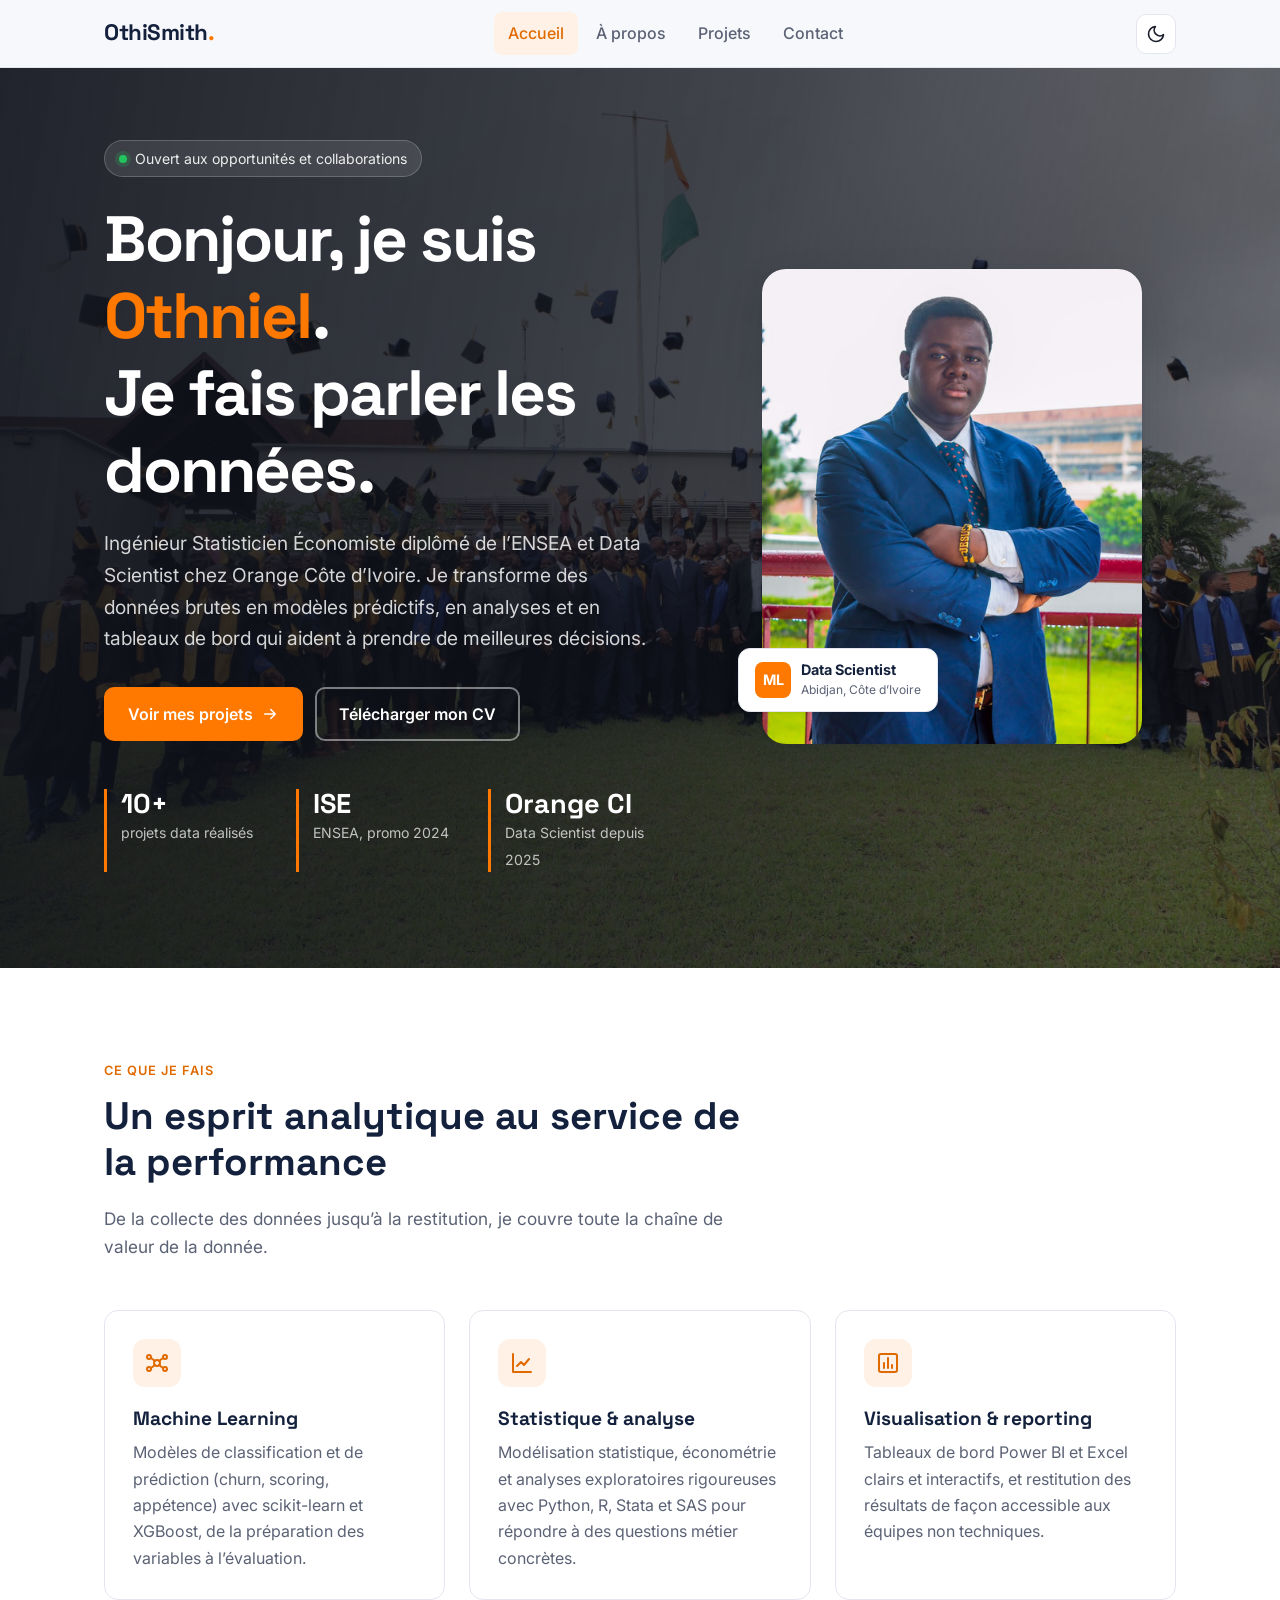
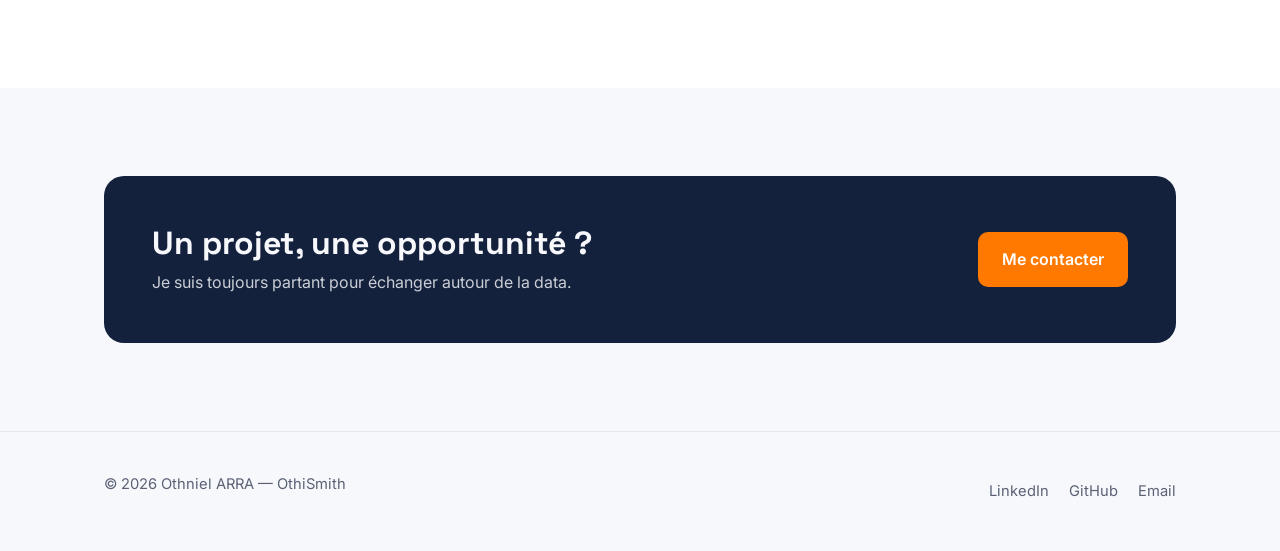
==== commit b7ddee22: "Annule la mise à jour du CV et du contenu associé Revient à l'ancien CV et aux textes précédents de " ====
--- a/index.html
+++ b/index.html
@@ -52,9 +52,9 @@
           <span class="status-pill"><span class="dot"></span>Ouvert aux opportunités et collaborations</span>
           <h1>Bonjour, je suis <span class="highlight">Othniel</span>.<br>Je fais parler les données.</h1>
           <p class="lead">
-            Ingénieur Statisticien Économiste (ENSEA) et Data Scientist chez Orange Côte d’Ivoire.
-            Pipelines data, modèles prédictifs et dashboards exécutifs : je transforme la donnée brute
-            en levier business mesurable.
+            Ingénieur Statisticien Économiste diplômé de l’ENSEA et Data Scientist chez Orange Côte d’Ivoire.
+            Je transforme des données brutes en modèles prédictifs, en analyses et en tableaux de bord
+            qui aident à prendre de meilleures décisions.
           </p>
           <div class="hero-buttons">
             <a href="projects.html" class="btn">
@@ -64,9 +64,9 @@
             <a href="assets/CV_Othniel_ARRA.pdf" class="btn btn-ghost" download>Télécharger mon CV</a>
           </div>
           <div class="stats">
-            <div><strong>−12&nbsp;%</strong><span>de créances SOS Crédit</span></div>
-            <div><strong>−15&nbsp;%</strong><span>d’inactivité des clients 4G</span></div>
-            <div><strong>MIT</strong><span>MicroMasters DEDP</span></div>
+            <div><strong>10+</strong><span>projets data réalisés</span></div>
+            <div><strong>ISE</strong><span>ENSEA, promo 2024</span></div>
+            <div><strong>Orange CI</strong><span>Data Scientist depuis 2025</span></div>
           </div>
         </div>
 
@@ -93,21 +93,21 @@
               <svg viewBox="0 0 24 24" fill="none" stroke="currentColor" stroke-width="2" stroke-linecap="round" stroke-linejoin="round"><circle cx="12" cy="12" r="3"/><circle cx="4" cy="6" r="2"/><circle cx="20" cy="6" r="2"/><circle cx="4" cy="18" r="2"/><circle cx="20" cy="18" r="2"/><path d="M6 7l4 3M18 7l-4 3M6 17l4-3M18 17l-4-3"/></svg>
             </div>
             <h3>Machine Learning</h3>
-            <p>Modèles prédictifs de segmentation, de churn et d’adoption produit pour cibler les bonnes actions auprès des bons clients.</p>
+            <p>Modèles de classification et de prédiction (churn, scoring, appétence) avec scikit-learn et XGBoost, de la préparation des variables à l’évaluation.</p>
           </article>
           <article class="feature reveal">
             <div class="feature-icon">
               <svg viewBox="0 0 24 24" fill="none" stroke="currentColor" stroke-width="2" stroke-linecap="round" stroke-linejoin="round"><path d="M3 3v18h18"/><path d="M7 15l4-4 3 3 5-6"/></svg>
             </div>
-            <h3>Data engineering & analyse</h3>
-            <p>Pipelines data B2C &amp; B2B en SQL, Python et Trino/Hive, économétrie, cohortes et analyse de la valeur client (CLV).</p>
+            <h3>Statistique & analyse</h3>
+            <p>Modélisation statistique, économétrie et analyses exploratoires rigoureuses avec Python, R, Stata et SAS pour répondre à des questions métier concrètes.</p>
           </article>
           <article class="feature reveal">
             <div class="feature-icon">
               <svg viewBox="0 0 24 24" fill="none" stroke="currentColor" stroke-width="2" stroke-linecap="round" stroke-linejoin="round"><rect x="3" y="3" width="18" height="18" rx="2"/><path d="M8 17v-5M12 17V7M16 17v-3"/></svg>
             </div>
             <h3>Visualisation & reporting</h3>
-            <p>Dashboards exécutifs Power BI et Tableau pour suivre les KPI stratégiques, et restitution claire auprès des décideurs.</p>
+            <p>Tableaux de bord Power BI et Excel clairs et interactifs, et restitution des résultats de façon accessible aux équipes non techniques.</p>
           </article>
         </div>
       </div>
